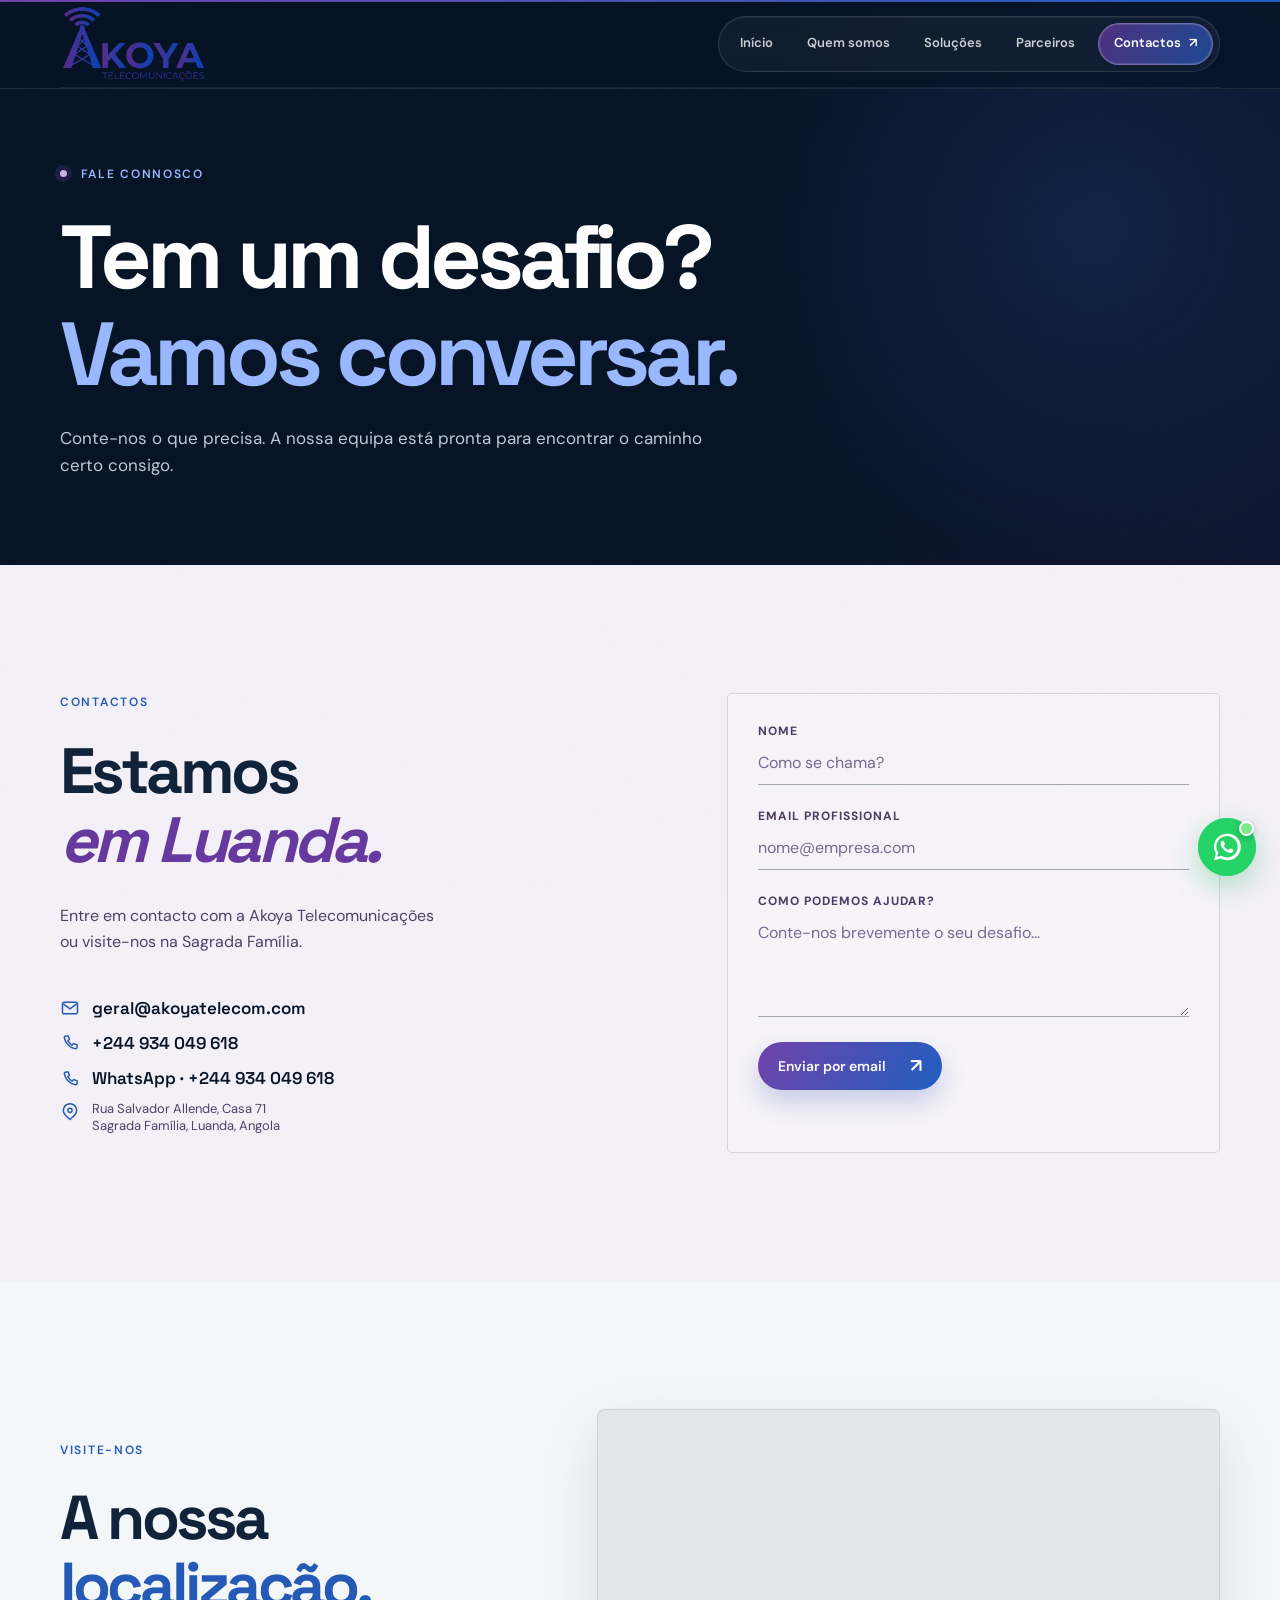
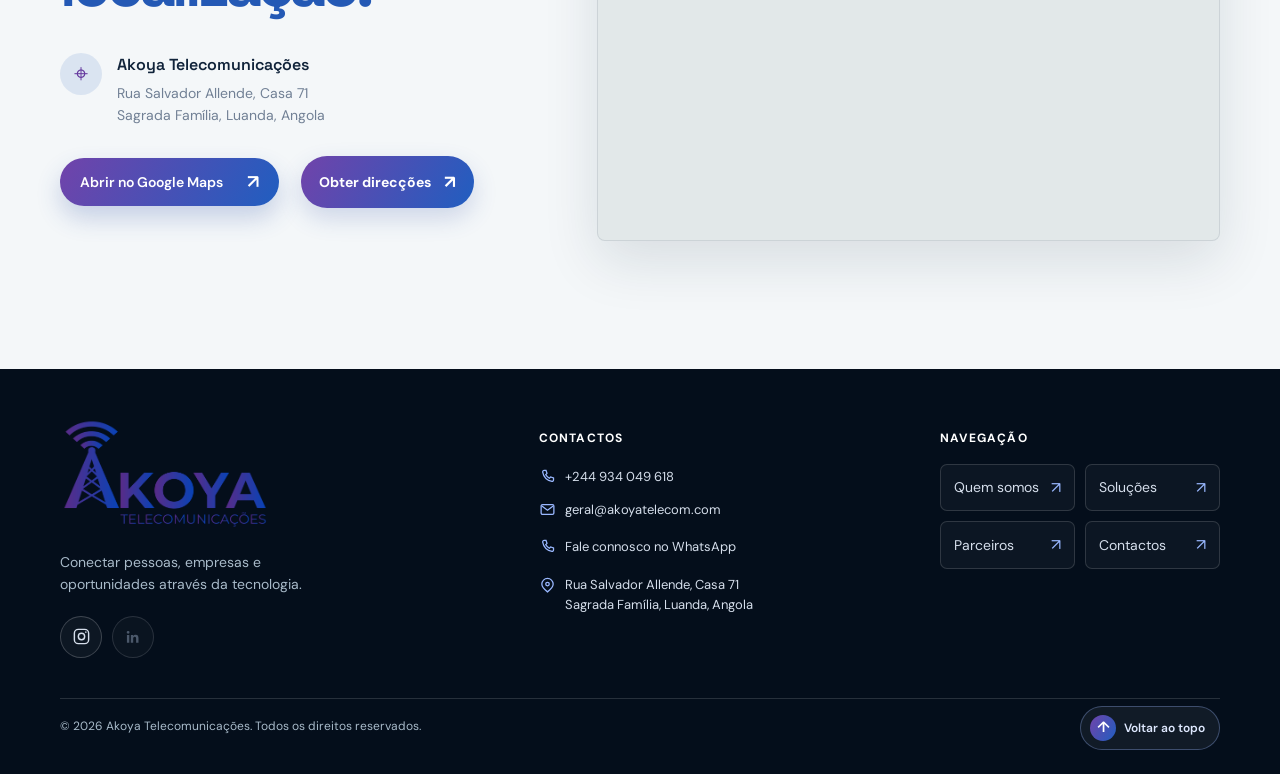
==== contacto.html @ a9b55200 "Add files via upload First stage" ====
<!DOCTYPE html>
<html lang="pt-PT">
<head>
  <meta charset="UTF-8" />
  <meta name="viewport" content="width=device-width, initial-scale=1.0" />
  <meta name="description" content="Contacte a Akoya Telecomunicações ou encontre-nos na Sagrada Família, Luanda." />
  <meta name="theme-color" content="#071426" />
  <title>Contactos | Akoya Telecomunicações</title>
  <link rel="preconnect" href="https://fonts.googleapis.com" />
  <link rel="preconnect" href="https://fonts.gstatic.com" crossorigin />
  <link href="https://fonts.googleapis.com/css2?family=DM+Sans:wght@400;500;600;700&family=Space+Grotesk:wght@400;500;600;700&display=swap" rel="stylesheet" />
  <link rel="icon" type="image/png" href="images/akoya_favicon.png?v=4" />
  <link rel="shortcut icon" href="images/akoya_favicon.png?v=4" />
  <link rel="apple-touch-icon" href="images/akoya_favicon.png?v=4" />
  <link rel="manifest" href="manifest.json" />
  <link rel="stylesheet" href="styles.css?v=3" />
</head>
<body>
  <a class="skip-link" href="#conteudo">Ir para o conteúdo</a>
  <div class="site-noise" aria-hidden="true"></div>
  <header class="site-header" id="topo">
    <div class="container nav-wrap">
      <a class="brand" href="index.html" aria-label="Akoya Telecomunicações — página inicial"><img class="brand-mark" src="images/akoya_logo.png" alt="Akoya Telecomunicações" /></a>
      <button class="menu-toggle" type="button" aria-expanded="false" aria-controls="main-nav" aria-label="Abrir menu"><span></span><span></span><span></span></button>
      <nav class="main-nav" id="main-nav" aria-label="Navegação principal">
        <a href="index.html">Início</a><a href="sobre.html">Quem somos</a><a href="solucoes.html">Soluções</a><a href="parceiros.html">Parceiros</a><a href="contacto.html" class="nav-cta" aria-current="page">Contactos <span>↗</span></a>
      </nav>
    </div>
  </header>

  <main id="conteudo">
    <section class="page-hero section">
      <div class="container page-hero-content">
        <p class="eyebrow"><span class="eyebrow-dot"></span> Fale connosco</p>
        <h1>Tem um desafio?<br /><em>Vamos conversar.</em></h1>
        <p>Conte-nos o que precisa. A nossa equipa está pronta para encontrar o caminho certo consigo.</p>
      </div>
    </section>

    <section class="contact section">
      <div class="container contact-layout">
        <div class="contact-copy reveal">
          <p class="eyebrow">Contactos</p>
          <h2>Estamos<br /><em>em Luanda.</em></h2>
          <p>Entre em contacto com a Akoya Telecomunicações ou visite-nos na Sagrada Família.</p>
          <div class="contact-details">
            <a href="mailto:geral@akoyatelecom.com">
              <svg class="contact-icon" viewBox="0 0 24 24" fill="none" stroke="currentColor" stroke-width="1.8" aria-hidden="true"><rect x="3" y="5" width="18" height="14" rx="2" /><path d="m4 7 8 6 8-6" /></svg>
              <span>geral@akoyatelecom.com</span>
            </a>
            <a href="tel:+244934049618">
              <svg class="contact-icon" viewBox="0 0 24 24" fill="none" stroke="currentColor" stroke-width="1.8" aria-hidden="true"><path d="M7.2 3.5h2.7l1.4 4.1-1.8 1.8a15 15 0 0 0 5.1 5.1l1.8-1.8 4.1 1.4v2.7a2 2 0 0 1-2.2 2A16.5 16.5 0 0 1 5.2 5.7a2 2 0 0 1 2-2.2Z" /></svg>
              <span>+244 934 049 618</span>
            </a>
            <a href="https://wa.me/244934049618?text=Ol%C3%A1%2C%20gostaria%20de%20falar%20com%20a%20Akoya%20Telecomunica%C3%A7%C3%B5es." target="_blank" rel="noopener noreferrer">
              <svg class="contact-icon" viewBox="0 0 24 24" fill="none" stroke="currentColor" stroke-width="1.8" aria-hidden="true"><path d="M7.2 3.5h2.7l1.4 4.1-1.8 1.8a15 15 0 0 0 5.1 5.1l1.8-1.8 4.1 1.4v2.7a2 2 0 0 1-2.2 2A16.5 16.5 0 0 1 5.2 5.7a2 2 0 0 1 2-2.2Z"/></svg>
              <span>WhatsApp · +244 934 049 618</span>
            </a>
            <span class="contact-address">
              <svg class="contact-icon" viewBox="0 0 24 24" fill="none" stroke="currentColor" stroke-width="1.8" aria-hidden="true"><path d="M20 10c0 5-8 11-8 11S4 15 4 10a8 8 0 1 1 16 0Z"/><circle cx="12" cy="10" r="2.5"/></svg>
              <span>Rua Salvador Allende, Casa 71<br />Sagrada Família, Luanda, Angola</span>
            </span>
          </div>
        </div>
        <form class="contact-form reveal reveal-delay" id="contact-form">
          <label>Nome <input type="text" name="name" autocomplete="name" placeholder="Como se chama?" required /></label>
          <label>Email profissional <input type="email" name="email" autocomplete="email" placeholder="nome@empresa.com" required /></label>
          <label>Como podemos ajudar? <textarea name="message" rows="4" placeholder="Conte-nos brevemente o seu desafio..." required></textarea></label>
          <button class="button button-primary" type="submit">Enviar por email <span>↗</span></button>
          <p class="form-status" role="status" aria-live="polite"></p>
        </form>
      </div>
    </section>

    <section class="location-section section">
      <div class="container location-layout">
        <div class="location-copy reveal">
          <p class="eyebrow">Visite-nos</p>
          <h2>A nossa<br /><span>localização.</span></h2>
          <div class="location-address">
            <span class="location-pin" aria-hidden="true">⌖</span>
            <div><strong>Akoya Telecomunicações</strong><address>Rua Salvador Allende, Casa 71<br />Sagrada Família, Luanda, Angola</address></div>
          </div>
          <div class="location-actions">
            <a class="button button-primary" href="https://www.google.com/maps/search/?api=1&amp;query=Rua%20Salvador%20Allende%2C%20Casa%2071%2C%20Sagrada%20Fam%C3%ADlia%2C%20Luanda%2C%20Angola" target="_blank" rel="noopener noreferrer">Abrir no Google Maps <span>↗</span></a>
            <a class="location-directions" href="https://www.google.com/maps/dir/?api=1&amp;destination=Rua%20Salvador%20Allende%2C%20Casa%2071%2C%20Sagrada%20Fam%C3%ADlia%2C%20Luanda%2C%20Angola" target="_blank" rel="noopener noreferrer">Obter direcções <span>↗</span></a>
          </div>
        </div>
        <div class="location-map reveal reveal-delay">
          <iframe src="https://maps.google.com/maps?q=Rua%20Salvador%20Allende%2C%20Casa%2071%2C%20Sagrada%20Fam%C3%ADlia%2C%20Luanda%2C%20Angola&amp;output=embed" title="Mapa da Akoya Telecomunicações na Rua Salvador Allende, Casa 71, Sagrada Família, Luanda" loading="lazy" referrerpolicy="no-referrer-when-downgrade" allowfullscreen></iframe>
        </div>
      </div>
    </section>
  </main>

  <footer class="site-footer">
    <div class="container footer-top">
      <div class="footer-brand">
        <a class="brand" href="index.html" aria-label="Akoya Telecomunicações — página inicial"><img class="brand-mark" src="images/akoya_logo.png" alt="Akoya Telecomunicações" /></a>
        <p>Conectar pessoas, empresas e oportunidades através da tecnologia.</p>
        <div class="footer-socials" role="group" aria-label="Redes sociais">
          <a class="social-link" href="https://www.instagram.com/akoya_telecom?hvrq=MW5yaXhmanpyd3Zjaw==" target="_blank" rel="noopener noreferrer" aria-label="Instagram da Akoya Telecomunicações">
            <svg viewBox="0 0 24 24" fill="none" stroke="currentColor" stroke-width="1.8" aria-hidden="true"><rect x="3" y="3" width="18" height="18" rx="5" /><circle cx="12" cy="12" r="4" /><circle cx="17.5" cy="6.5" r="1" fill="currentColor" stroke="none" /></svg>
          </a>
          <span class="social-link social-link-disabled" role="img" aria-label="LinkedIn da Akoya Telecomunicações — perfil ainda não criado">
            <svg viewBox="0 0 24 24" fill="currentColor" aria-hidden="true"><path d="M5.2 8.5a1.8 1.8 0 1 0 0-3.6 1.8 1.8 0 0 0 0 3.6ZM3.7 10h3v10h-3zm5 0h2.9v1.4h.1a3.2 3.2 0 0 1 2.9-1.6c3.1 0 3.7 2 3.7 4.5V20h-3v-5c0-1.2 0-2.7-1.7-2.7s-2 1.3-2 2.6V20h-3z" /></svg>
          </span>
        </div>
      </div>
      <div class="footer-contact">
        <p class="footer-heading">Contactos</p>
        <a href="tel:+244934049618"><svg class="footer-contact-icon" viewBox="0 0 24 24" fill="none" stroke="currentColor" stroke-width="1.8" aria-hidden="true"><path d="M7.2 3.5h2.7l1.4 4.1-1.8 1.8a15 15 0 0 0 5.1 5.1l1.8-1.8 4.1 1.4v2.7a2 2 0 0 1-2.2 2A16.5 16.5 0 0 1 5.2 5.7a2 2 0 0 1 2-2.2Z"/></svg><span>+244 934 049 618</span></a>
        <a href="mailto:geral@akoyatelecom.com"><svg class="footer-contact-icon" viewBox="0 0 24 24" fill="none" stroke="currentColor" stroke-width="1.8" aria-hidden="true"><rect x="3" y="5" width="18" height="14" rx="2"/><path d="m4 7 8 6 8-6"/></svg><span>geral@akoyatelecom.com</span></a>
        <a class="footer-whatsapp" href="https://wa.me/244934049618?text=Ol%C3%A1%2C%20gostaria%20de%20falar%20com%20a%20Akoya%20Telecomunica%C3%A7%C3%B5es." target="_blank" rel="noopener noreferrer">
          <svg viewBox="0 0 24 24" fill="none" stroke="currentColor" stroke-width="1.8" aria-hidden="true"><path d="M7.2 3.5h2.7l1.4 4.1-1.8 1.8a15 15 0 0 0 5.1 5.1l1.8-1.8 4.1 1.4v2.7a2 2 0 0 1-2.2 2A16.5 16.5 0 0 1 5.2 5.7a2 2 0 0 1 2-2.2Z"/></svg>
          Fale connosco no WhatsApp
        </a>
        <address><svg class="footer-contact-icon footer-address-icon" viewBox="0 0 24 24" fill="none" stroke="currentColor" stroke-width="1.8" aria-hidden="true"><path d="M20 10c0 5-8 11-8 11S4 15 4 10a8 8 0 1 1 16 0Z"/><circle cx="12" cy="10" r="2.5"/></svg><span>Rua Salvador Allende, Casa 71<br />Sagrada Família, Luanda, Angola</span></address>
      </div>
      <nav class="footer-links" aria-labelledby="footer-navigation-title">
        <p class="footer-heading" id="footer-navigation-title">Navegação</p>
        <div class="footer-links-list"><a href="sobre.html">Quem somos</a><a href="solucoes.html">Soluções</a><a href="parceiros.html">Parceiros</a><a href="contacto.html">Contactos</a></div>
      </nav>
    </div>
    <div class="container footer-bottom"><span>© <span id="year"></span> Akoya Telecomunicações. Todos os direitos reservados.</span><button class="back-to-top" type="button" data-back-to-top><span aria-hidden="true">↑</span> Voltar ao topo</button></div>
  </footer>
  <a class="whatsapp-float" href="https://wa.me/244934049618?text=Ol%C3%A1%2C%20gostaria%20de%20falar%20com%20a%20Akoya%20Telecomunica%C3%A7%C3%B5es." target="_blank" rel="noopener noreferrer" aria-label="Conversar com a Akoya pelo WhatsApp">
    <span class="whatsapp-float-icon" aria-hidden="true"><svg viewBox="0 0 24 24"><path d="M12.04 2a9.8 9.8 0 0 0-8.36 14.96L2.3 22l5.2-1.36A9.97 9.97 0 1 0 12.04 2Zm0 17.8a8 8 0 0 1-4.08-1.12l-.29-.17-3.08.81.82-3-.19-.31A8 8 0 1 1 12.04 19.8Zm4.39-5.98c-.24-.12-1.42-.7-1.64-.78-.22-.08-.38-.12-.54.12-.16.24-.62.78-.76.94-.14.16-.28.18-.52.06-.24-.12-1.02-.38-1.94-1.2-.72-.64-1.2-1.43-1.34-1.67-.14-.24-.02-.37.1-.49.1-.1.24-.28.36-.42.12-.14.16-.24.24-.4.08-.16.04-.3-.02-.42-.06-.12-.54-1.3-.74-1.78-.2-.46-.4-.4-.54-.41h-.46c-.16 0-.42.06-.64.3-.22.24-.84.82-.84 2s.86 2.32.98 2.48c.12.16 1.7 2.6 4.12 3.64.58.25 1.02.4 1.37.51.58.18 1.1.16 1.52.1.46-.07 1.42-.58 1.62-1.14.2-.56.2-1.04.14-1.14-.06-.1-.22-.16-.46-.28Z"/></svg></span>
  </a>
  <script src="script.js?v=3"></script>
</body>
</html>
---- styles.css ----
:root {
  --navy: #071426;
  --navy-2: #0b1e35;
  --ink: #10233a;
  --muted: #718095;
  --line: #dce5ec;
  --paper: #f4f7f9;
  --paper-violet: #f4f0f8;
  --white: #fff;
  --brand-blue: #2459b5;
  --brand-violet: #65399e;
  --brand-blue-light: #9ab8ff;
  --brand-violet-light: #c8b3e8;
  --brand-gradient: linear-gradient(120deg, #7143aa, #205ec0);
  --display: "Space Grotesk", sans-serif;
  --body: "DM Sans", sans-serif;
  --header-height: 88px;
  --radius: 8px;
}

* { box-sizing: border-box; }
html { scroll-behavior: smooth; scroll-padding-top: calc(var(--header-height) + 24px); }
body { margin: 0; color: var(--ink); background: var(--white); font-family: var(--body); font-size: 16px; line-height: 1.6; overflow-x: hidden; }
body.menu-open { overflow: hidden; }
img { max-width: 100%; }
a { -webkit-tap-highlight-color: transparent; }
:focus-visible { outline: 3px solid var(--brand-violet-light); outline-offset: 4px; }
.skip-link { position: fixed; z-index: 100; top: 10px; left: 10px; transform: translateY(-150%); padding: 10px 14px; border-radius: 4px; background: var(--brand-violet-light); color: var(--navy); font-weight: 700; text-decoration: none; }
.skip-link:focus { transform: translateY(0); }
.site-noise { position: fixed; inset: 0; opacity: .025; pointer-events: none; z-index: 20; background-image: url("data:image/svg+xml,%3Csvg viewBox='0 0 180 180' xmlns='http://www.w3.org/2000/svg'%3E%3Cfilter id='n'%3E%3CfeTurbulence type='fractalNoise' baseFrequency='.9' numOctaves='4' stitchTiles='stitch'/%3E%3C/filter%3E%3Crect width='100%25' height='100%25' filter='url(%23n)' opacity='.45'/%3E%3C/svg%3E"); }
.container { width: min(1160px, calc(100% - 64px)); margin-inline: auto; }
.section { padding: 128px 0; position: relative; scroll-margin-top: var(--header-height); }

.site-header { position: fixed; z-index: 30; top: 0; width: 100%; color: var(--white); background: rgba(7,20,38,.74); border-bottom: 1px solid rgba(255,255,255,.1); backdrop-filter: blur(18px); transition: background .25s, box-shadow .25s; }
.site-header::before { content: ""; position: absolute; top: 0; left: 0; right: 0; height: 2px; background: var(--brand-gradient); }
.nav-wrap { display: flex; justify-content: space-between; align-items: center; height: var(--header-height); border-bottom: 1px solid rgba(255,255,255,.08); }
.site-header.scrolled { background: rgba(7,20,38,.96); box-shadow: 0 8px 30px rgba(0,0,0,.16); }
.site-header.scrolled .nav-wrap { border-bottom-color: transparent; }
.brand { display: inline-flex; align-items: center; color: inherit; text-decoration: none; }
.brand-mark { display:block; object-fit:contain; object-position:left center; }
.site-header .brand-mark { width:190px; height:80px; }
.main-nav { display: flex; align-items: center; gap: 4px; padding: 6px; border: 1px solid rgba(255,255,255,.12); border-radius: 999px; background: rgba(255,255,255,.045); box-shadow: inset 0 1px 0 rgba(255,255,255,.06); font-size: 13px; }
.main-nav a, .footer-links a { color: inherit; text-decoration: none; transition: color .2s, background .2s, border-color .2s, transform .2s, box-shadow .2s; }
.main-nav a { position: relative; display: inline-flex; align-items: center; justify-content: center; min-height: 42px; padding: 9px 15px; border-radius: 999px; color: rgba(255,255,255,.78); font-weight: 600; white-space: nowrap; }
.main-nav a:hover, .main-nav a.active { color: var(--white); background: rgba(255,255,255,.08); transform: translateY(-1px); }
.main-nav a[aria-current="page"] { color: var(--white); background: linear-gradient(120deg,rgba(101,57,158,.74),rgba(36,89,181,.74)); box-shadow: inset 0 0 0 1px rgba(255,255,255,.12), 0 5px 15px rgba(7,20,38,.2); }
.main-nav a[aria-current="page"]::after { content: ""; position: absolute; left: 50%; bottom: 4px; width: 12px; height: 2px; border-radius: 2px; background: var(--brand-blue-light); transform: translateX(-50%); }
.nav-cta { margin-left: 4px; border: 1px solid rgba(200,179,232,.42); color: var(--white) !important; background: rgba(101,57,158,.12); }
.nav-cta:hover { background: linear-gradient(120deg,#8054b7,#3475d2) !important; box-shadow: 0 10px 24px rgba(57,78,160,.38); }
.nav-cta span { display:inline-block; color: var(--white); margin-left: 8px; transition: transform .2s; }
.nav-cta:hover span { transform: translate(2px,-2px); }
.main-nav .nav-cta[aria-current="page"]::after { display:none; }
.menu-toggle { display: none; width: 44px; height: 44px; place-content: center; gap: 5px; background: transparent; border: 1px solid rgba(255,255,255,.25); border-radius: 50%; color: var(--white); cursor: pointer; }
.menu-toggle span { display: block; width: 22px; height: 2px; background: currentColor; transition: transform .25s, opacity .25s; }
.menu-toggle.is-open span:nth-child(1) { transform: translateY(7px) rotate(45deg); }
.menu-toggle.is-open span:nth-child(2) { opacity: 0; }
.menu-toggle.is-open span:nth-child(3) { transform: translateY(-7px) rotate(-45deg); }

h1, h2, h3, p { margin-top: 0; }
h1, h2, h3 { font-family: var(--display); line-height: 1.08; letter-spacing: -.055em; }
h1 { font-size: clamp(54px, 7vw, 92px); margin-bottom: 28px; max-width: 720px; }
h2 { font-size: clamp(40px, 5vw, 62px); margin-bottom: 0; }
h1 em, h2 span { font-style: normal; color: var(--brand-blue-light); }
.eyebrow { font-size: 12px; letter-spacing: 1.7px; text-transform: uppercase; color: var(--brand-blue-light); font-weight: 600; margin: 0 0 25px; }
.eyebrow-dot { display: inline-block; width: 7px; height: 7px; border-radius: 50%; background: var(--brand-violet-light); margin: 0 9px 1px 0; box-shadow: 0 0 0 5px rgba(128,81,188,.18); }

.hero { min-height: 760px; padding-top: 170px; color: var(--white); overflow: hidden; background: var(--navy); }
.hero::after { content: ""; position: absolute; inset: 0; background: radial-gradient(circle at 75% 43%, rgba(49,91,177,.28), transparent 29%), linear-gradient(115deg, transparent 55%, rgba(101,57,158,.08)); pointer-events: none; }
.hero-grid { position: absolute; inset: 0; opacity: .1; background-image: linear-gradient(rgba(154,184,255,.35) 1px, transparent 1px), linear-gradient(90deg,rgba(154,184,255,.35) 1px,transparent 1px); background-size: 90px 90px; mask-image: linear-gradient(90deg, black, transparent 90%); }
.hero-content { display: grid; grid-template-columns: 1.08fr .92fr; align-items: center; position: relative; z-index: 1; }
.hero-lead { color: #bdcad7; max-width: 530px; font-size: 18px; line-height: 1.6; }
.hero-actions { display: flex; align-items: center; gap: 29px; margin-top: 38px; }
.button { display: inline-flex; align-items: center; justify-content: center; gap: 24px; min-height: 48px; border: 0; border-radius: 99px; padding: 14px 20px; font: 600 14px var(--body); text-decoration: none; cursor: pointer; transition: transform .25s, background .25s, box-shadow .25s; }
.button:hover { transform: translateY(-3px); }
.button span { font-size: 19px; line-height: 0; }
.button-primary { color: var(--white); background: var(--brand-gradient); box-shadow: 0 12px 25px rgba(52,82,167,.24); }
.button-primary:hover { background: linear-gradient(120deg, #8054b7, #3475d2); box-shadow: 0 16px 30px rgba(52,82,167,.32); }
.text-link, .arrow-link { color: var(--white); text-decoration: none; font-size: 14px; }
.text-link span { color: var(--brand-blue-light); margin-left: 9px; font-size: 18px; }
.hero-visual { height: 450px; position: relative; overflow:hidden; border:1px solid rgba(154,184,255,.2); border-radius:var(--radius); background:var(--navy-2); box-shadow:0 24px 60px rgba(0,0,0,.2); }
.hero-photo { position:absolute; inset:0; width:100%; height:100%; object-fit:cover; object-position:32% center; }
.hero-photo-shade { position:absolute; inset:0; background:linear-gradient(0deg,rgba(7,20,38,.84),transparent 48%),linear-gradient(90deg,rgba(7,20,38,.12),rgba(7,20,38,.04) 60%,rgba(7,20,38,.18)); }
.visual-label { position:absolute; z-index:1; font:11px var(--display); letter-spacing:1px; text-transform:uppercase; color:rgba(255,255,255,.85); }
.label-a { top:12%; right:18%; } .label-b { bottom:17%; left:12%; }
.visual-card { position:absolute; z-index:1; bottom:15%; right:7%; padding:13px 18px 14px 16px; background:rgba(15,35,67,.9); border:1px solid rgba(154,184,255,.45); border-radius:5px; display:grid; grid-template-columns:auto 1fr; column-gap:9px; min-width:150px; }
.visual-card .pulse { grid-row:1/3; width:7px; height:7px; margin-top:5px; border-radius:50%; background:var(--brand-violet-light); box-shadow:0 0 0 4px rgba(200,179,232,.18); }
.visual-card strong { font:600 14px var(--display); } .visual-card small { color:#9bb8c6; font-size:11px; }
.hero-footer { position:absolute; z-index:2; bottom:27px; left:0; right:0; display:flex; justify-content:space-between; color:#8192a6; font-size:11px; letter-spacing:1px; text-transform:uppercase; }
.hero-scroll { color:#a9bac5; } .hero-scroll i { color:var(--brand-blue-light); font-style:normal; margin-left:7px; font-size:17px; }

.about { background:var(--paper); }
.about .eyebrow, .solutions .eyebrow, .values .eyebrow, .location-section .eyebrow, .contact .eyebrow { color:var(--brand-blue); }
.about h2 span, .solutions h2 span, .values h2 span { color:var(--brand-blue); }
.split-layout { display:grid; grid-template-columns:1fr 1fr; gap:10%; align-items:start; }
.about-copy { padding-top:54px; max-width:520px; }
.lead-text { font:500 22px/1.45 var(--display); letter-spacing:-.03em; color:var(--ink); }
.about-copy p:not(.lead-text) { color:var(--muted); font-size:15px; }
.arrow-link {
  display:inline-flex;
  align-items:center;
  justify-content:center;
  gap:16px;
  min-height:48px;
  margin-top:17px;
  padding:12px 18px;
  border:0;
  border-radius:99px;
  color:var(--white);
  background:var(--brand-gradient);
  box-shadow:0 10px 24px rgba(52,82,167,.20);
  font-weight:700;
  text-decoration:none;
  transition:transform .25s, background .25s, box-shadow .25s;
}
.arrow-link:hover,
.arrow-link:focus-visible {
  transform:translateY(-3px);
  background:linear-gradient(120deg,#8054b7,#3475d2);
  box-shadow:0 14px 28px rgba(52,82,167,.28);
}
.arrow-link span { color:var(--white); margin-left:6px; font-size:19px; }
.stats-row { display:grid; grid-template-columns:repeat(4,1fr); gap:20px; margin-top:115px; padding-top:27px; border-top:1px solid var(--line); }
.stat { display:flex; align-items:center; gap:14px; }
.stat strong { font:600 47px var(--display); letter-spacing:-.08em; }
.stat span { font-size:12px; line-height:1.35; color:var(--muted); text-transform:uppercase; letter-spacing:.4px; }
.stat-note { justify-content:flex-end; border-left:1px solid var(--line); padding-left:20px; }
.stat-note span { font-size:14px; text-transform:none; } .stat-note b { color:var(--brand-blue); }

.solutions { background:var(--white); }
.section-heading { display:flex; justify-content:space-between; align-items:end; margin-bottom:65px; }
.heading-note { max-width:265px; color:var(--muted); font-size:14px; margin-bottom:4px; }
.solution-grid { display:grid; grid-template-columns:repeat(3,1fr); gap:18px; }
.solution-card { min-height:445px; padding:0; border:1px solid var(--line); border-radius:var(--radius); position:relative; overflow:hidden; display:flex; flex-direction:column; transition:transform .3s, box-shadow .3s; }
.solution-card:hover { transform:translateY(-7px); box-shadow:0 18px 36px rgba(14,39,61,.1); }
.solution-card.featured { background:var(--navy); color:var(--white); border-color:var(--navy); }
.solution-image { position:relative; flex:none; height:190px; overflow:hidden; background:var(--navy-2); }
.solution-image img { display:block; width:100%; height:100%; object-fit:cover; transition:transform .55s; }
.solution-card:hover .solution-image img { transform:scale(1.045); }
.solution-image-shade { position:absolute; inset:0; background:linear-gradient(0deg,rgba(7,20,38,.64),transparent 58%); pointer-events:none; }
.solution-card-content { position:relative; z-index:1; flex:1; display:flex; flex-direction:column; padding:21px 27px 25px; }
.card-top { display:flex; justify-content:space-between; color:#8c99a8; font-size:12px; }
.featured .card-top { color:#aab8d4; } .card-icon { font-size:28px; color:var(--brand-blue); } .featured .card-icon { color:var(--brand-violet-light); }
.solution-card h3 { font-size:26px; margin:30px 0 13px; }
.solution-card p { font-size:14px; color:var(--muted); max-width:275px; margin-bottom:0; } .featured p { color:#a8bbc8; }
.solution-card-content > a { align-self:flex-start; margin-top:auto; padding-top:18px; color:inherit; text-decoration:none; font-size:13px; font-weight:600; }
.solution-card-content > a span { color:var(--brand-blue); margin-left:17px; } .featured .solution-card-content > a span { color:var(--brand-violet-light); }
.partner { background:var(--navy); color:var(--white); }
.partner-layout { display:grid; grid-template-columns:1fr 1fr; gap:13%; align-items:center; }
.partner-copy>p:not(.eyebrow) { color:#aebdca; max-width:420px; margin:30px 0; }
.button-outline { border:1px solid rgba(255,255,255,.35); color:var(--white); background:transparent; } .button-outline:hover { border-color:var(--brand-blue-light); background:rgba(154,184,255,.1); }
.partner-list { border-top:1px solid rgba(255,255,255,.22); }
.partner-item { position:relative; padding:34px 50px 34px 0; border-bottom:1px solid rgba(255,255,255,.22); }
.partner-logo { height:43px; display:flex; align-items:center; margin-bottom:16px; font:600 33px var(--display); }
.space-logo span { font-weight:400; } .space-logo b { color:var(--brand-blue-light); } .odoo-logo { color:#e85952; }
.partner-item p { max-width:370px; color:#aebdca; font-size:14px; margin:0; } .partner-arrow { position:absolute; right:2px; top:47%; color:var(--brand-blue-light); font-size:24px; }

.location-section { background:var(--paper); }
.location-layout { display:grid; grid-template-columns:.82fr 1.18fr; gap:9%; align-items:center; }
.location-copy h2 { margin-bottom:25px; }
.location-copy h2 span { color:var(--brand-blue); }
.location-description { max-width:390px; color:var(--muted); font-size:15px; }
.location-address { display:flex; align-items:flex-start; gap:15px; margin-top:34px; }
.location-pin { display:grid; place-items:center; flex:0 0 42px; width:42px; height:42px; border-radius:50%; background:rgba(36,89,181,.12); color:var(--brand-violet); font-size:25px; line-height:1; }
.location-address strong { display:block; margin:1px 0 7px; font:600 16px var(--display); }
.location-address address { color:var(--muted); font-size:14px; font-style:normal; line-height:1.6; }
.location-actions { display:flex; flex-wrap:wrap; align-items:center; gap:22px; margin-top:29px; }
.location-directions {
  display:inline-flex;
  align-items:center;
  justify-content:center;
  gap:10px;
  min-height:48px;
  padding:12px 18px;
  border:0;
  border-radius:99px;
  color:var(--white);
  background:var(--brand-gradient);
  box-shadow:0 10px 24px rgba(52,82,167,.20);
  font-size:14px;
  font-weight:700;
  text-decoration:none;
  transition:transform .25s, color .25s, background .25s, border-color .25s;
}
.location-directions:hover,
.location-directions:focus-visible {
  transform:translateY(-3px);
  color:var(--white);
  border-color:transparent;
  background:var(--brand-gradient);
}
.location-directions span { margin-left:3px; color:currentColor; font-size:18px; }
.location-map { min-height:430px; overflow:hidden; border:1px solid rgba(16,35,58,.1); border-radius:var(--radius); background:#e2e8e9; box-shadow:0 20px 55px rgba(14,39,61,.12); }
.location-map iframe { display:block; width:100%; min-height:430px; height:100%; border:0; }

.values { background:var(--paper); }
.values-grid { display:grid; grid-template-columns:repeat(5,1fr); gap:20px; margin-top:66px; }
.value { border-top:2px solid #cdd8e0; padding-top:17px; } .value span { font:12px var(--display); color:var(--brand-blue); }
.value h3 { font-size:24px; letter-spacing:-.04em; margin:24px 0 12px; } .value p { font-size:13px; line-height:1.55; color:var(--muted); }
.contact { background:var(--paper-violet); }
.contact-layout { display:grid; grid-template-columns:1fr 1fr; gap:15%; }
.contact h2 { font-size:clamp(44px,5vw,70px); margin:0 0 28px; } .contact h2 em { color:var(--brand-violet); }
.contact-copy>p:not(.eyebrow) { max-width:390px; color:#4f4264; }
.contact-details { display:grid; gap:8px; margin-top:40px; font-family:var(--display); font-weight:600; }
.contact-details a { display:flex; align-items:center; gap:12px; width:fit-content; color:var(--navy); text-decoration:none; font-size:17px; }
.contact-details a:hover { color:var(--brand-blue); }
.contact-details > span { font:13px var(--body); color:#4f4264; }
.contact-address { display:flex; align-items:flex-start; gap:12px; }
.contact-address .contact-icon { margin-top:2px; }
.contact-icon { width:20px; height:20px; flex:none; color:var(--brand-blue); }
.contact-form { padding:28px 30px; background:rgba(255,255,255,.2); border:1px solid rgba(7,20,38,.13); border-radius:5px; }
.contact-form label { display:block; font-size:12px; font-weight:700; color:#4b3b64; text-transform:uppercase; letter-spacing:1px; margin-bottom:22px; }
.contact-form input, .contact-form textarea { display:block; width:100%; min-height:44px; border:0; border-bottom:1px solid rgba(7,20,38,.35); background:transparent; padding:10px 0; color:var(--navy); font:16px var(--body); outline:0; resize:vertical; }
.contact-form input::placeholder, .contact-form textarea::placeholder { color:#79698f; } .contact-form input:focus, .contact-form textarea:focus { border-color:var(--brand-blue); }
.contact-form .button { margin-top:3px; } .form-status { font-size:13px; margin:14px 0 0; color:var(--navy); min-height:20px; }

.site-footer { background:#040e1b; color:#a8bac9; padding:48px 0 24px; }
.footer-top { display:grid; grid-template-columns:minmax(0,1.25fr) minmax(210px,.85fr) minmax(280px,1fr); gap:56px; align-items:start; padding-bottom:40px; }
.footer-brand .brand { color:var(--white); }
.site-footer .brand-mark { width:210px; height:auto; }
.footer-brand p { max-width:280px; margin:12px 0 0; font-size:14px; line-height:1.6; }
.footer-contact { display:flex; flex-direction:column; align-items:flex-start; gap:7px; min-width:0; }
.footer-contact .footer-heading { margin-bottom:9px; }
.footer-contact a, .footer-contact address { color:#d5deeb; font-size:13px; line-height:1.55; text-decoration:none; }
.footer-contact a { display:flex; align-items:center; gap:9px; min-height:26px; }
.footer-contact address { display:flex; align-items:flex-start; gap:9px; margin-top:5px; font-style:normal; }
.footer-contact-icon { width:17px; height:17px; flex:none; color:var(--brand-blue-light); }
.footer-address-icon { margin-top:2px; }
.footer-contact a:hover { color:var(--white); }
.footer-contact address { margin-top:5px; font-style:normal; }
.footer-whatsapp { display:inline-flex; align-items:center; gap:9px; margin:4px 0 3px; }
.footer-whatsapp svg { width:17px; height:17px; fill:none; stroke:var(--brand-blue-light); flex:none; }
.footer-links { justify-self:end; min-width:280px; }
.footer-heading { margin:12px 0 16px; color:var(--white); font-size:12px; font-weight:700; letter-spacing:1.2px; text-transform:uppercase; }
.footer-links-list { display:grid; grid-template-columns:repeat(2, minmax(0, 1fr)); gap:10px; font-size:14px; }
.footer-links-list a { display:flex; align-items:center; justify-content:space-between; min-height:46px; padding:10px 13px; border:1px solid rgba(255,255,255,.14); border-radius:7px; color:#d5deeb; background:rgba(255,255,255,.035); }
.footer-links-list a::after { content:"\2197"; margin-left:12px; color:var(--brand-blue-light); font-size:16px; transition:transform .2s; }
.footer-links-list a:hover { color:var(--white); border-color:rgba(154,184,255,.55); background:linear-gradient(120deg,rgba(101,57,158,.28),rgba(36,89,181,.28)); }
.footer-links-list a:hover::after { transform:translate(2px,-2px); }
.footer-socials { display:flex; gap:10px; margin-top:20px; }
.social-link { display:grid; place-items:center; width:42px; height:42px; border:1px solid rgba(255,255,255,.2); border-radius:50%; color:#d5deeb; background:rgba(255,255,255,.04); }
.social-link svg { width:19px; height:19px; }
.footer-socials a { transition:color .2s, background .2s, border-color .2s, transform .2s; }
.footer-socials a:hover { transform:translateY(-2px); border-color:var(--brand-blue-light); color:var(--white); background:var(--brand-gradient); }
.social-link-disabled { color:#718095; opacity:.65; }
.footer-bottom { display:flex; justify-content:space-between; gap:24px; padding-top:18px; border-top:1px solid rgba(255,255,255,.14); font-size:12px; }
.footer-bottom a { color:var(--brand-blue-light); text-decoration:none; white-space:nowrap; }
.back-to-top {
  display: inline-flex;
  align-items: center;
  gap: 8px;
  min-height: 40px;
  margin-top: -11px;
  padding: 8px 14px 8px 9px;
  border: 1px solid rgba(154,184,255,.32);
  border-radius: 999px;
  color: #dfe9ff;
  background: rgba(255,255,255,.055);
  font: 600 12px var(--body);
  cursor: pointer;
  transition: color .2s, background .2s, border-color .2s, transform .2s;
}
.back-to-top span {
  display: grid;
  place-items: center;
  width: 26px;
  height: 26px;
  border-radius: 50%;
  color: var(--white);
  background: var(--brand-gradient);
  font-size: 15px;
  line-height: 1;
}
.back-to-top:hover,
.back-to-top:focus-visible {
  color: var(--white);
  border-color: var(--brand-blue-light);
  background: rgba(154,184,255,.1);
  transform: translateY(-2px);
}

.whatsapp-float {
  position: fixed;
  z-index: 40;
  right: 24px;
  bottom: 24px;
  display: grid;
  place-items: center;
  width: 58px;
  height: 58px;
  padding: 0;
  border: 0;
  border-radius: 999px;
  color: #fff;
  background: #25d366;
  box-shadow: 0 10px 28px rgba(32,184,88,.32);
  text-decoration: none;
  isolation: isolate;
  transition: transform .25s, box-shadow .25s, background .25s;
  animation: whatsapp-arrive .7s cubic-bezier(.2,.8,.2,1) both, whatsapp-waves 3.2s ease-out 1.4s infinite;
}
.whatsapp-float::after {
  content: "";
  position: absolute;
  right: 2px;
  top: 3px;
  width: 11px;
  height: 11px;
  border: 2px solid #fff;
  border-radius: 50%;
  background: #7ee787;
  box-shadow: 0 2px 6px rgba(7,20,38,.24);
}
.whatsapp-float::before {
  content: "";
  position: absolute;
  inset: 0;
  z-index: -1;
  border: 2px solid rgba(37,211,102,.72);
  border-radius: 50%;
  animation: whatsapp-wave 3.2s ease-out 1.4s infinite;
}
.whatsapp-float:hover,
.whatsapp-float:focus-visible {
  transform: translateY(-3px) scale(1.04);
  background: #25d366;
  box-shadow: 0 18px 44px rgba(7,20,38,.34), 0 0 0 8px rgba(32,184,88,.10);
  animation-play-state: paused;
}
.whatsapp-float-icon {
  display: grid;
  place-items: center;
  width: 58px;
  height: 58px;
  border-radius: 50%;
  color: #fff;
  background: transparent;
}
.whatsapp-float-icon svg {
  width: 32px;
  height: 32px;
  fill: currentColor;
}
.whatsapp-float-label { display:none; }
@keyframes whatsapp-arrive {
  from { opacity:0; transform:translateY(18px) scale(.82); }
  to { opacity:1; transform:translateY(0) scale(1); }
}
@keyframes whatsapp-waves {
  0%, 72%, 100% { transform: translateY(0) scale(1); }
  76% { transform: translateY(-2px) scale(1.035); }
  80% { transform: translateY(0) scale(.98); }
  84% { transform: translateY(-1px) scale(1.02); }
  88% { transform: translateY(0) scale(1); }
}
@keyframes whatsapp-wave {
  0%, 65%, 100% { opacity: 0; transform: scale(.82); }
  72% { opacity: .75; }
  88% { opacity: 0; transform: scale(1.65); }
}

.reveal { opacity:0; transform:translateY(20px); transition:opacity .75s ease, transform .75s ease; }
.reveal.visible { opacity:1; transform:none; } .reveal-delay { transition-delay:.15s; }

@media (max-width: 850px) {
  :root { --header-height: 74px; }
  .container { width:min(100% - 40px, 600px); }
  .section { padding:90px 0; }
  .site-header .brand-mark { width:165px; height:70px; }
  .menu-toggle { display:grid; }
  .main-nav { display:none; position:absolute; left:20px; right:20px; top:calc(var(--header-height) + 8px); padding:12px; background:rgba(7,20,38,.98); border:1px solid rgba(255,255,255,.15); border-radius:18px; flex-direction:column; align-items:stretch; gap:4px; box-shadow:0 20px 48px rgba(0,0,0,.34); }
  .main-nav.open { display:flex; }
  .main-nav a { min-height:48px; display:flex; align-items:center; justify-content:flex-start; padding:10px 15px; border-radius:12px; }
  .main-nav a[aria-current="page"]::after { left:auto; right:15px; bottom:50%; transform:translateY(50%); }
  .nav-cta { margin:5px 0 0; justify-content:center !important; text-align:center; }
  .hero { min-height:780px; padding-top:130px; }
  .hero-content, .split-layout, .partner-layout, .location-layout, .contact-layout { grid-template-columns:1fr; gap:40px; }
  .hero-visual { height:330px; order:2; transform:scale(.8); transform-origin:top left; width:125%; }
  .hero-visual.reveal { transform:translateY(20px) scale(.8); }
  .hero-visual.reveal.visible { transform:scale(.8); }
  .hero-footer { bottom:20px; } .hero-scroll { display:none; }
  h1 { font-size:clamp(53px,14vw,80px); }
  .about-copy { padding-top:0; }
  .stats-row { grid-template-columns:1fr 1fr; margin-top:70px; gap:25px; }
  .stat-note { justify-content:flex-start; border-left:0; padding-left:0; }
  .section-heading { display:block; margin-bottom:42px; } .heading-note { margin-top:25px; }
  .solution-grid { grid-template-columns:1fr; } .solution-card { min-height:335px; }
  .location-map, .location-map iframe { min-height:360px; }
  .values-grid { grid-template-columns:1fr 1fr; gap:38px 20px; margin-top:45px; }
  .value:last-child { grid-column:1/-1; max-width:calc(50% - 10px); }
  .partner-list { margin-top:10px; } .contact-form { margin-top:0; }
  .footer-top { grid-template-columns:1fr 1fr; gap:28px; }
  .footer-brand { grid-column:1/-1; }
  .footer-links { min-width:250px; }
  .footer-bottom { align-items:flex-start; }
}

@media (max-width: 480px) {
  .container { width:calc(100% - 32px); }
  .whatsapp-float {
    right: 16px;
    bottom: 16px;
    width: 58px;
    height: 58px;
    min-height: 58px;
    padding: 0;
  }
  .whatsapp-float-icon {
    width: 52px;
    height: 52px;
  }
  .whatsapp-float-label {
    position: absolute;
    width: 1px;
    height: 1px;
    overflow: hidden;
    clip: rect(0 0 0 0);
    clip-path: inset(50%);
    white-space: nowrap;
  }
  .hero-actions { align-items:stretch; flex-direction:column; gap:14px; }
  .hero-actions .button { width:100%; } .text-link { padding:8px 0; }
  .hero-visual { height:280px; }
  .hero-visual.reveal { transform:translateY(20px) scale(.67); }
  .hero-visual.reveal.visible { transform:scale(.67); }
  .hero-footer { font-size:9px; }
  .stats-row { grid-template-columns:1fr; } .stat-note { margin-top:10px; padding-top:20px; border-top:1px solid var(--line); }
.values-grid { grid-template-columns:1fr; } .value:last-child { grid-column:auto; max-width:none; }
  .footer-top { grid-template-columns:1fr; gap:30px; }
  .site-footer .brand-mark { width:190px; }
  .footer-brand p { margin-top:8px; }
  .footer-links { justify-self:start; min-width:0; width:100%; }
  .footer-heading { margin-top:0; }
  .footer-links-list { max-width:360px; }
  .footer-bottom { flex-direction:column; gap:10px; }
  .contact-form { padding:24px 20px; }
}

@media (prefers-reduced-motion: reduce) {
  html { scroll-behavior:auto; }
  *, *::before, *::after { transition-duration:.01ms !important; animation-duration:.01ms !important; animation-iteration-count:1 !important; }
  .reveal { opacity:1; transform:none; }
}

.home-hero { min-height:760px; padding-bottom:40px; isolation:isolate; }
.home-hero::after, .home-hero .hero-grid { z-index:1; }
.home-hero .hero-grid { pointer-events:none; }
.home-hero-content { position:static; z-index:auto; }
.hero-slider { min-height:450px; }
.hero-slide { display:grid; grid-template-columns:1fr; align-items:center; min-height:450px; animation:hero-enter .35s ease both; }
.hero-slide[hidden] { display:none; }
.hero-slide .hero-visual { position:absolute; inset:0; z-index:0; width:auto; height:auto; border:0; border-radius:0; box-shadow:none; transform:none; }
.home-hero .hero-slide .hero-photo-shade { background:linear-gradient(90deg,rgba(7,20,38,.92),rgba(7,20,38,.7) 52%,rgba(7,20,38,.38)),linear-gradient(0deg,rgba(7,20,38,.35),transparent 55%); }
.hero-slide .hero-visual-interface .hero-photo { object-fit:cover; object-position:center; padding:0; }
.hero-slide .visual-label, .hero-slide .visual-card { display:none; }
.hero-copy { position:relative; z-index:2; max-width:680px; }
.hero-copy h1 { font-size:clamp(50px,6.5vw,84px); }
.hero-slider-footer { position:relative; z-index:2; display:flex; justify-content:space-between; align-items:center; gap:24px; margin-top:28px; }
.hero-controls { display:flex; align-items:center; gap:8px; }
.hero-actions .button-primary, .hero-actions .text-link { color:var(--white); background:var(--brand-gradient); box-shadow:0 12px 25px rgba(52,82,167,.24); transition:transform .25s,background .25s,box-shadow .25s; }
.hero-actions .button-primary:hover, .hero-actions .text-link:hover, .hero-actions .button-primary:focus-visible, .hero-actions .text-link:focus-visible { background:linear-gradient(120deg,#8054b7,#3475d2); box-shadow:0 16px 30px rgba(52,82,167,.32); transform:translateY(-3px); }
.hero-actions .text-link { display:inline-flex; align-items:center; justify-content:center; gap:24px; min-height:48px; padding:14px 20px; border:0; border-radius:99px; font:600 14px var(--body); text-decoration:none; }
.hero-actions .text-link span { color:var(--white); margin-left:0; font-size:19px; line-height:0; transition:transform .2s; }
.hero-actions .text-link:hover span, .hero-actions .text-link:focus-visible span { transform:translate(2px,-2px); }
.hero-controls button { display:flex; align-items:center; gap:9px; min-height:44px; padding:8px 13px; border:0; border-bottom:2px solid rgba(255,255,255,.2); background:transparent; color:#aab8ca; font:500 12px var(--body); cursor:pointer; transition:color .2s,border-color .2s; }
.hero-controls button span { color:var(--brand-violet-light); font:600 12px var(--display); }
.hero-controls button[aria-pressed="true"], .hero-controls button:hover { border-bottom-color:var(--brand-blue-light); color:var(--white); }
.hero-controls button:focus-visible { outline-offset:2px; }
.hero-location { color:#9aaabe; font-size:11px; letter-spacing:1px; text-transform:uppercase; }
@keyframes hero-enter { from { opacity:.4; } to { opacity:1; } }

.main-nav a[aria-current="page"] { color:var(--white); }
.hero-visual-interface { background:#fff; }
.hero-visual-interface .hero-photo { object-fit:contain; object-position:center; padding:16px; }
.hero-visual-interface .hero-photo-shade { background:linear-gradient(0deg,rgba(7,20,38,.55),transparent 30%); }
.hero-visual-interface .visual-label { display:none; }
.service-panel-image-interface { background:#fff; }
.service-panel-image.service-panel-image-interface img, .partner-feature-image.partner-feature-image-interface img { object-fit:contain; padding:18px; background:#fff; }
.page-hero { min-height:380px; padding:165px 0 86px; overflow:hidden; background:var(--navy); color:var(--white); }
.page-hero::after { content:""; position:absolute; inset:0; pointer-events:none; background:radial-gradient(circle at 85% 40%,rgba(49,91,177,.2),transparent 30%),linear-gradient(115deg,transparent 58%,rgba(101,57,158,.08)); }
.page-hero-content { position:relative; z-index:1; }
.page-hero h1 { max-width:900px; margin-bottom:22px; }
.page-hero-content > p:last-child { max-width:650px; margin:0; color:#bdcad7; font-size:17px; }
.company-story { background:var(--paper); }
.company-copy { max-width:850px; }
.company-copy h2 { margin:0 0 34px; }
.company-copy h2 span, .service-panel-copy h2 span, .statement-card h2 span { color:var(--brand-blue); }
.company-copy p:not(.eyebrow) { margin-bottom:21px; color:#536276; font-size:16px; line-height:1.8; }
.company-copy p:nth-of-type(2) { font:500 20px/1.55 var(--display); color:var(--ink); }
.statements { background:var(--white); }
.statement-grid { display:grid; grid-template-columns:1fr 1fr; gap:20px; }
.statement-card { padding:38px; border:1px solid var(--line); border-radius:var(--radius); background:var(--paper); }
.statement-card .eyebrow { color:var(--brand-blue); }
.statement-card h2 { margin:0 0 22px; font-size:clamp(34px,4vw,48px); }
.statement-card > p:last-child { margin-bottom:0; color:var(--muted); font-size:15px; }
.statement-card-dark { background:var(--navy); color:var(--white); border-color:var(--navy); }
.statement-card-dark .eyebrow { color:var(--brand-blue-light); }
.statement-card-dark h2 span { color:var(--brand-blue-light); }
.statement-card-dark > p:last-child, .statement-card-dark > p:not(.eyebrow) { color:#bdcad7; }

.service-explorer { background:var(--white); }
.service-explorer .eyebrow, .company-story .eyebrow, .partners-page .eyebrow { color:var(--brand-blue); }
.service-explorer h2 span { color:var(--brand-blue); }
.service-tabs { display:flex; gap:10px; margin:0 0 28px; border-bottom:1px solid var(--line); }
.service-tabs button { display:flex; justify-content:space-between; align-items:center; gap:16px; min-height:56px; padding:12px 18px; border:0; border-bottom:2px solid transparent; background:transparent; color:var(--muted); font:600 14px var(--body); cursor:pointer; transition:color .2s,border-color .2s; }
.service-tabs button span { color:#98a3b2; font:500 11px var(--display); }
.service-tabs button[aria-selected="true"] { border-bottom-color:var(--brand-violet); color:var(--brand-blue); }
.service-tabs button[aria-selected="true"] span { color:var(--brand-violet); }
.service-tabs button:focus-visible { outline-offset:2px; }
.js .service-panel:not(.is-active) { display:none; }
.service-panel { display:grid; grid-template-columns:.9fr 1.1fr; align-items:center; gap:8%; min-height:380px; }
.service-panel-copy { max-width:500px; }
.service-panel-copy h2 { margin:0 0 22px; font-size:clamp(36px,4.4vw,56px); }
.service-panel-copy > p:not(.eyebrow) { margin-bottom:27px; color:var(--muted); font-size:16px; line-height:1.75; }
.service-panel-image { min-height:360px; position:relative; overflow:hidden; border-radius:var(--radius); background:var(--navy-2); box-shadow:0 20px 55px rgba(14,39,61,.12); }
.service-panel-image img { position:absolute; inset:0; width:100%; height:100%; object-fit:cover; }
.partners-page { background:var(--paper); }
.partners-list { display:grid; gap:60px; }
.partner-feature { display:grid; grid-template-columns:1fr 1fr; align-items:center; gap:9%; padding-bottom:60px; border-bottom:1px solid var(--line); }
.partner-feature:last-child { padding-bottom:0; border-bottom:0; }
.partner-feature-reverse .partner-feature-copy { order:2; }
.partner-feature-reverse .partner-feature-image { order:1; }
.partner-feature-copy { max-width:500px; }
.partner-feature-copy h2 { margin:12px 0 23px; font-size:clamp(36px,4.5vw,56px); }
.partner-feature-copy h2 span { color:var(--brand-blue); }
.partner-feature-copy > p:not(.eyebrow) { color:var(--muted); font-size:15px; line-height:1.75; }
.partner-feature-copy .partner-logo { margin:0 0 20px; }
.partner-feature-copy .space-logo b { color:var(--brand-blue); }
.partner-feature-image { height:380px; position:relative; overflow:hidden; border-radius:var(--radius); background:var(--navy-2); }
.partner-feature-image img { width:100%; height:100%; object-fit:cover; }

.button-outline-dark { border:1px solid rgba(16,35,58,.28); color:var(--ink); background:transparent; }
.button-outline-dark:hover { border-color:var(--brand-blue); background:rgba(36,89,181,.06); }
.section-action { display:flex; justify-content:center; margin-top:42px; }
.home-contact-cta { background:var(--paper); }
.cta-panel { display:flex; justify-content:space-between; align-items:center; gap:30px; padding:48px 56px; border-radius:var(--radius); background:var(--navy); color:var(--white); }
.cta-panel h2 { font-size:clamp(34px,4.5vw,55px); }
.cta-panel h2 span { color:var(--brand-blue-light); }
.cta-panel .eyebrow { margin-bottom:16px; }
.cta-panel .button { flex:none; }

@media (max-width: 850px) {
  .home-hero { min-height:760px; padding-top:130px; }
  .hero-slider { min-height:0; }
  .hero-slide { grid-template-columns:1fr; gap:22px; }
  .hero-copy h1 { font-size:clamp(50px,10vw,76px); }
  .hero-slide .hero-visual { order:2; }
  .hero-slider-footer { margin-top:22px; }
  .hero-controls button { padding:8px 10px; }
  .statement-grid, .service-panel, .partner-feature { grid-template-columns:1fr; gap:34px; }
  .partner-feature-reverse .partner-feature-copy, .partner-feature-reverse .partner-feature-image { order:initial; }
  .service-panel-image { min-height:320px; }
  .partners-list { gap:42px; }
  .partner-feature { padding-bottom:42px; }
  .cta-panel { padding:38px 32px; }
}

@media (max-width: 480px) {
  .home-hero { min-height:800px; }
  .hero-slider-footer { align-items:flex-start; flex-direction:column; gap:12px; }
  .hero-actions .text-link { align-self:flex-start; }
  .hero-controls { width:100%; justify-content:space-between; gap:2px; }
  .hero-controls button { flex-direction:column; align-items:flex-start; gap:2px; padding:7px 5px; font-size:11px; }
  .hero-location { display:none; }
  .page-hero { min-height:340px; padding:136px 0 68px; }
  .page-hero h1 { font-size:clamp(43px,12vw,60px); }
  .statement-card { padding:28px 24px; }
  .service-tabs { gap:0; overflow-x:auto; }
  .service-tabs button { flex:none; gap:8px; padding-inline:11px; font-size:12px; }
  .service-panel-image, .partner-feature-image { min-height:260px; height:260px; }
  .cta-panel { align-items:flex-start; flex-direction:column; padding:32px 24px; }
}

@media (max-width: 600px) {
  .footer-top { grid-template-columns:1fr; gap:30px; }
  .site-footer .brand-mark { width:190px; }
  .footer-brand p { max-width:100%; margin-top:8px; }
  .footer-links { justify-self:start; min-width:0; width:100%; }
  .footer-heading { margin-top:0; }
  .footer-bottom { flex-direction:column; align-items:flex-start; gap:14px; }
  .back-to-top { margin-top:0; }
}
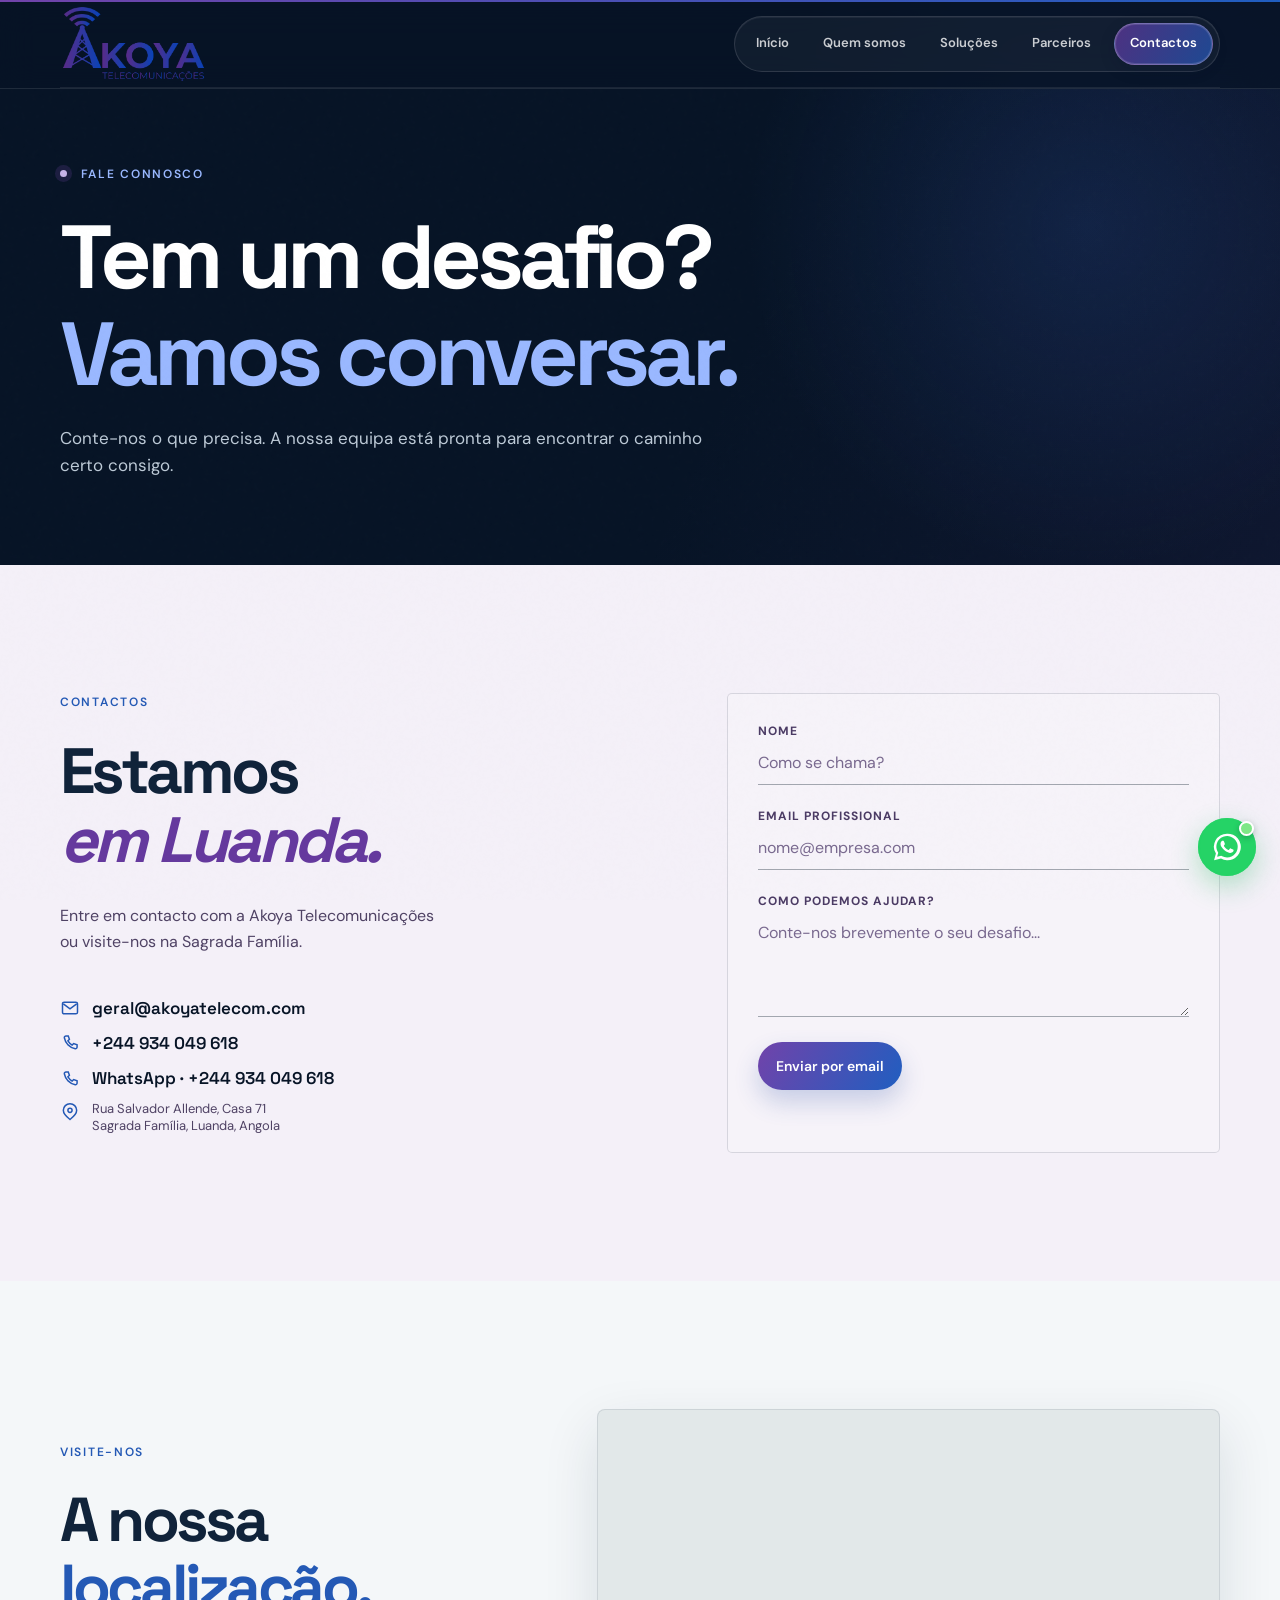
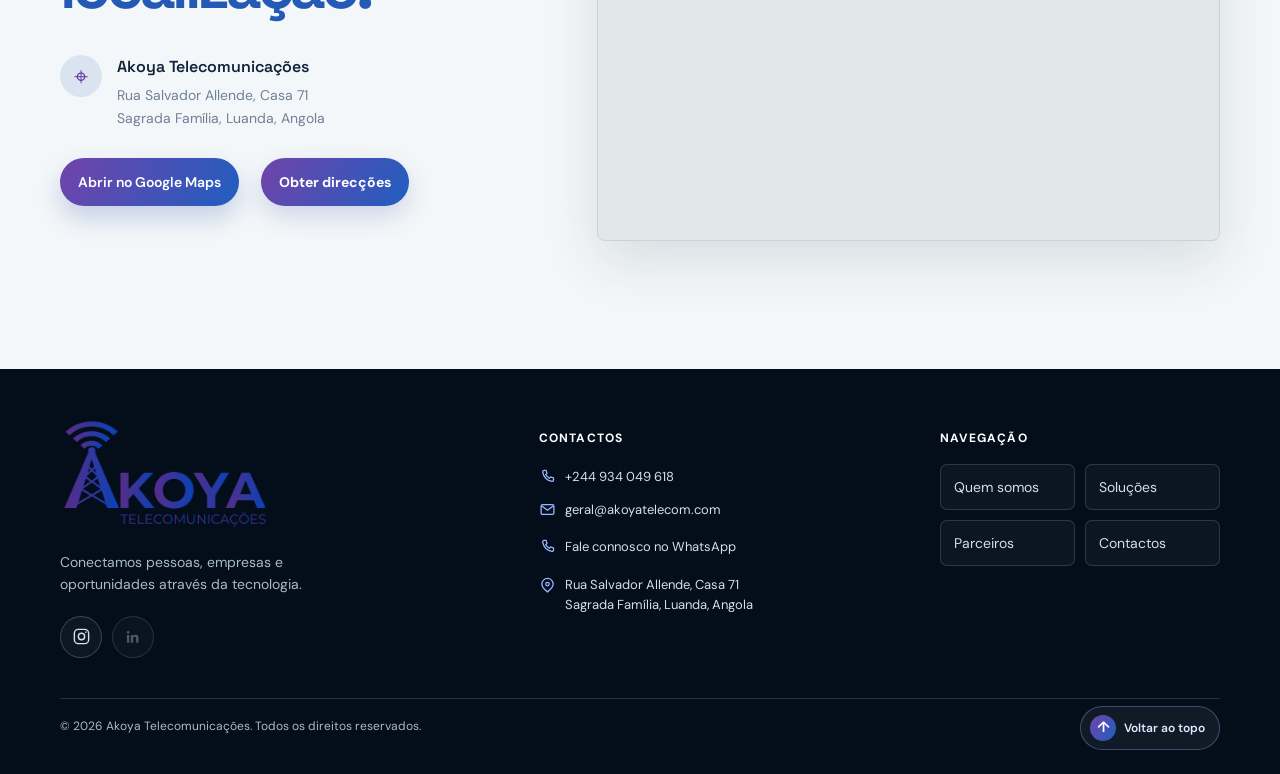
==== commit ec0000fa: "Add files via upload" ====
--- a/contacto.html
+++ b/contacto.html
@@ -23,7 +23,7 @@
       <a class="brand" href="index.html" aria-label="Akoya Telecomunicações — página inicial"><img class="brand-mark" src="images/akoya_logo.png" alt="Akoya Telecomunicações" /></a>
       <button class="menu-toggle" type="button" aria-expanded="false" aria-controls="main-nav" aria-label="Abrir menu"><span></span><span></span><span></span></button>
       <nav class="main-nav" id="main-nav" aria-label="Navegação principal">
-        <a href="index.html">Início</a><a href="sobre.html">Quem somos</a><a href="solucoes.html">Soluções</a><a href="parceiros.html">Parceiros</a><a href="contacto.html" class="nav-cta" aria-current="page">Contactos <span>↗</span></a>
+        <a href="index.html">Início</a><a href="sobre.html">Quem somos</a><a href="solucoes.html">Soluções</a><a href="parceiros.html">Parceiros</a>        <a href="contacto.html" class="nav-cta" aria-current="page">Contactos</a>
       </nav>
     </div>
   </header>
@@ -66,7 +66,7 @@
           <label>Nome <input type="text" name="name" autocomplete="name" placeholder="Como se chama?" required /></label>
           <label>Email profissional <input type="email" name="email" autocomplete="email" placeholder="nome@empresa.com" required /></label>
           <label>Como podemos ajudar? <textarea name="message" rows="4" placeholder="Conte-nos brevemente o seu desafio..." required></textarea></label>
-          <button class="button button-primary" type="submit">Enviar por email <span>↗</span></button>
+          <button class="button button-primary" type="submit">Enviar por email</button>
           <p class="form-status" role="status" aria-live="polite"></p>
         </form>
       </div>
@@ -82,8 +82,8 @@
             <div><strong>Akoya Telecomunicações</strong><address>Rua Salvador Allende, Casa 71<br />Sagrada Família, Luanda, Angola</address></div>
           </div>
           <div class="location-actions">
-            <a class="button button-primary" href="https://www.google.com/maps/search/?api=1&amp;query=Rua%20Salvador%20Allende%2C%20Casa%2071%2C%20Sagrada%20Fam%C3%ADlia%2C%20Luanda%2C%20Angola" target="_blank" rel="noopener noreferrer">Abrir no Google Maps <span>↗</span></a>
-            <a class="location-directions" href="https://www.google.com/maps/dir/?api=1&amp;destination=Rua%20Salvador%20Allende%2C%20Casa%2071%2C%20Sagrada%20Fam%C3%ADlia%2C%20Luanda%2C%20Angola" target="_blank" rel="noopener noreferrer">Obter direcções <span>↗</span></a>
+            <a class="button button-primary" href="https://www.google.com/maps/search/?api=1&amp;query=Rua%20Salvador%20Allende%2C%20Casa%2071%2C%20Sagrada%20Fam%C3%ADlia%2C%20Luanda%2C%20Angola" target="_blank" rel="noopener noreferrer">Abrir no Google Maps</a>
+            <a class="location-directions" href="https://www.google.com/maps/dir/?api=1&amp;destination=Rua%20Salvador%20Allende%2C%20Casa%2071%2C%20Sagrada%20Fam%C3%ADlia%2C%20Luanda%2C%20Angola" target="_blank" rel="noopener noreferrer">Obter direcções</a>
           </div>
         </div>
         <div class="location-map reveal reveal-delay">
@@ -97,7 +97,7 @@
     <div class="container footer-top">
       <div class="footer-brand">
         <a class="brand" href="index.html" aria-label="Akoya Telecomunicações — página inicial"><img class="brand-mark" src="images/akoya_logo.png" alt="Akoya Telecomunicações" /></a>
-        <p>Conectar pessoas, empresas e oportunidades através da tecnologia.</p>
+        <p>Conectamos pessoas, empresas e oportunidades através da tecnologia.</p>
         <div class="footer-socials" role="group" aria-label="Redes sociais">
           <a class="social-link" href="https://www.instagram.com/akoya_telecom?hvrq=MW5yaXhmanpyd3Zjaw==" target="_blank" rel="noopener noreferrer" aria-label="Instagram da Akoya Telecomunicações">
             <svg viewBox="0 0 24 24" fill="none" stroke="currentColor" stroke-width="1.8" aria-hidden="true"><rect x="3" y="3" width="18" height="18" rx="5" /><circle cx="12" cy="12" r="4" /><circle cx="17.5" cy="6.5" r="1" fill="currentColor" stroke="none" /></svg>
--- a/styles.css
+++ b/styles.css
@@ -47,8 +47,6 @@
 .main-nav a[aria-current="page"]::after { content: ""; position: absolute; left: 50%; bottom: 4px; width: 12px; height: 2px; border-radius: 2px; background: var(--brand-blue-light); transform: translateX(-50%); }
 .nav-cta { margin-left: 4px; border: 1px solid rgba(200,179,232,.42); color: var(--white) !important; background: rgba(101,57,158,.12); }
 .nav-cta:hover { background: linear-gradient(120deg,#8054b7,#3475d2) !important; box-shadow: 0 10px 24px rgba(57,78,160,.38); }
-.nav-cta span { display:inline-block; color: var(--white); margin-left: 8px; transition: transform .2s; }
-.nav-cta:hover span { transform: translate(2px,-2px); }
 .main-nav .nav-cta[aria-current="page"]::after { display:none; }
 .menu-toggle { display: none; width: 44px; height: 44px; place-content: center; gap: 5px; background: transparent; border: 1px solid rgba(255,255,255,.25); border-radius: 50%; color: var(--white); cursor: pointer; }
 .menu-toggle span { display: block; width: 22px; height: 2px; background: currentColor; transition: transform .25s, opacity .25s; }
@@ -70,13 +68,11 @@
 .hero-content { display: grid; grid-template-columns: 1.08fr .92fr; align-items: center; position: relative; z-index: 1; }
 .hero-lead { color: #bdcad7; max-width: 530px; font-size: 18px; line-height: 1.6; }
 .hero-actions { display: flex; align-items: center; gap: 29px; margin-top: 38px; }
-.button { display: inline-flex; align-items: center; justify-content: center; gap: 24px; min-height: 48px; border: 0; border-radius: 99px; padding: 14px 20px; font: 600 14px var(--body); text-decoration: none; cursor: pointer; transition: transform .25s, background .25s, box-shadow .25s; }
+.button { display: inline-flex; width: fit-content; max-width: 100%; align-items: center; justify-content: center; gap: 24px; min-height: 48px; border: 0; border-radius: 99px; padding: 12px 18px; font: 600 14px var(--body); text-decoration: none; cursor: pointer; transition: transform .25s, background .25s, box-shadow .25s; }
 .button:hover { transform: translateY(-3px); }
-.button span { font-size: 19px; line-height: 0; }
 .button-primary { color: var(--white); background: var(--brand-gradient); box-shadow: 0 12px 25px rgba(52,82,167,.24); }
 .button-primary:hover { background: linear-gradient(120deg, #8054b7, #3475d2); box-shadow: 0 16px 30px rgba(52,82,167,.32); }
-.text-link, .arrow-link { color: var(--white); text-decoration: none; font-size: 14px; }
-.text-link span { color: var(--brand-blue-light); margin-left: 9px; font-size: 18px; }
+.text-link, .arrow-link { width: fit-content; max-width: 100%; color: var(--white); text-decoration: none; font-size: 14px; }
 .hero-visual { height: 450px; position: relative; overflow:hidden; border:1px solid rgba(154,184,255,.2); border-radius:var(--radius); background:var(--navy-2); box-shadow:0 24px 60px rgba(0,0,0,.2); }
 .hero-photo { position:absolute; inset:0; width:100%; height:100%; object-fit:cover; object-position:32% center; }
 .hero-photo-shade { position:absolute; inset:0; background:linear-gradient(0deg,rgba(7,20,38,.84),transparent 48%),linear-gradient(90deg,rgba(7,20,38,.12),rgba(7,20,38,.04) 60%,rgba(7,20,38,.18)); }
@@ -118,7 +114,6 @@
   background:linear-gradient(120deg,#8054b7,#3475d2);
   box-shadow:0 14px 28px rgba(52,82,167,.28);
 }
-.arrow-link span { color:var(--white); margin-left:6px; font-size:19px; }
 .stats-row { display:grid; grid-template-columns:repeat(4,1fr); gap:20px; margin-top:115px; padding-top:27px; border-top:1px solid var(--line); }
 .stat { display:flex; align-items:center; gap:14px; }
 .stat strong { font:600 47px var(--display); letter-spacing:-.08em; }
@@ -166,6 +161,8 @@
 .location-actions { display:flex; flex-wrap:wrap; align-items:center; gap:22px; margin-top:29px; }
 .location-directions {
   display:inline-flex;
+  width:fit-content;
+  max-width:100%;
   align-items:center;
   justify-content:center;
   gap:10px;
@@ -188,7 +185,6 @@
   border-color:transparent;
   background:var(--brand-gradient);
 }
-.location-directions span { margin-left:3px; color:currentColor; font-size:18px; }
 .location-map { min-height:430px; overflow:hidden; border:1px solid rgba(16,35,58,.1); border-radius:var(--radius); background:#e2e8e9; box-shadow:0 20px 55px rgba(14,39,61,.12); }
 .location-map iframe { display:block; width:100%; min-height:430px; height:100%; border:0; }
 
@@ -233,9 +229,8 @@
 .footer-heading { margin:12px 0 16px; color:var(--white); font-size:12px; font-weight:700; letter-spacing:1.2px; text-transform:uppercase; }
 .footer-links-list { display:grid; grid-template-columns:repeat(2, minmax(0, 1fr)); gap:10px; font-size:14px; }
 .footer-links-list a { display:flex; align-items:center; justify-content:space-between; min-height:46px; padding:10px 13px; border:1px solid rgba(255,255,255,.14); border-radius:7px; color:#d5deeb; background:rgba(255,255,255,.035); }
-.footer-links-list a::after { content:"\2197"; margin-left:12px; color:var(--brand-blue-light); font-size:16px; transition:transform .2s; }
+.footer-links-list a::after { content:none; }
 .footer-links-list a:hover { color:var(--white); border-color:rgba(154,184,255,.55); background:linear-gradient(120deg,rgba(101,57,158,.28),rgba(36,89,181,.28)); }
-.footer-links-list a:hover::after { transform:translate(2px,-2px); }
 .footer-socials { display:flex; gap:10px; margin-top:20px; }
 .social-link { display:grid; place-items:center; width:42px; height:42px; border:1px solid rgba(255,255,255,.2); border-radius:50%; color:#d5deeb; background:rgba(255,255,255,.04); }
 .social-link svg { width:19px; height:19px; }
@@ -417,8 +412,9 @@
     clip-path: inset(50%);
     white-space: nowrap;
   }
-  .hero-actions { align-items:stretch; flex-direction:column; gap:14px; }
-  .hero-actions .button { width:100%; } .text-link { padding:8px 0; }
+  .hero-actions { align-items:flex-start; flex-direction:column; gap:14px; }
+  .hero-actions .button { width:fit-content; }
+  .text-link { width:fit-content; padding:8px 0; }
   .hero-visual { height:280px; }
   .hero-visual.reveal { transform:translateY(20px) scale(.67); }
   .hero-visual.reveal.visible { transform:scale(.67); }
@@ -458,9 +454,7 @@
 .hero-controls { display:flex; align-items:center; gap:8px; }
 .hero-actions .button-primary, .hero-actions .text-link { color:var(--white); background:var(--brand-gradient); box-shadow:0 12px 25px rgba(52,82,167,.24); transition:transform .25s,background .25s,box-shadow .25s; }
 .hero-actions .button-primary:hover, .hero-actions .text-link:hover, .hero-actions .button-primary:focus-visible, .hero-actions .text-link:focus-visible { background:linear-gradient(120deg,#8054b7,#3475d2); box-shadow:0 16px 30px rgba(52,82,167,.32); transform:translateY(-3px); }
-.hero-actions .text-link { display:inline-flex; align-items:center; justify-content:center; gap:24px; min-height:48px; padding:14px 20px; border:0; border-radius:99px; font:600 14px var(--body); text-decoration:none; }
-.hero-actions .text-link span { color:var(--white); margin-left:0; font-size:19px; line-height:0; transition:transform .2s; }
-.hero-actions .text-link:hover span, .hero-actions .text-link:focus-visible span { transform:translate(2px,-2px); }
+.hero-actions .text-link { display:inline-flex; width:fit-content; max-width:100%; align-items:center; justify-content:center; min-height:48px; padding:12px 18px; border:0; border-radius:99px; font:600 14px var(--body); text-decoration:none; }
 .hero-controls button { display:flex; align-items:center; gap:9px; min-height:44px; padding:8px 13px; border:0; border-bottom:2px solid rgba(255,255,255,.2); background:transparent; color:#aab8ca; font:500 12px var(--body); cursor:pointer; transition:color .2s,border-color .2s; }
 .hero-controls button span { color:var(--brand-violet-light); font:600 12px var(--display); }
 .hero-controls button[aria-pressed="true"], .hero-controls button:hover { border-bottom-color:var(--brand-blue-light); color:var(--white); }
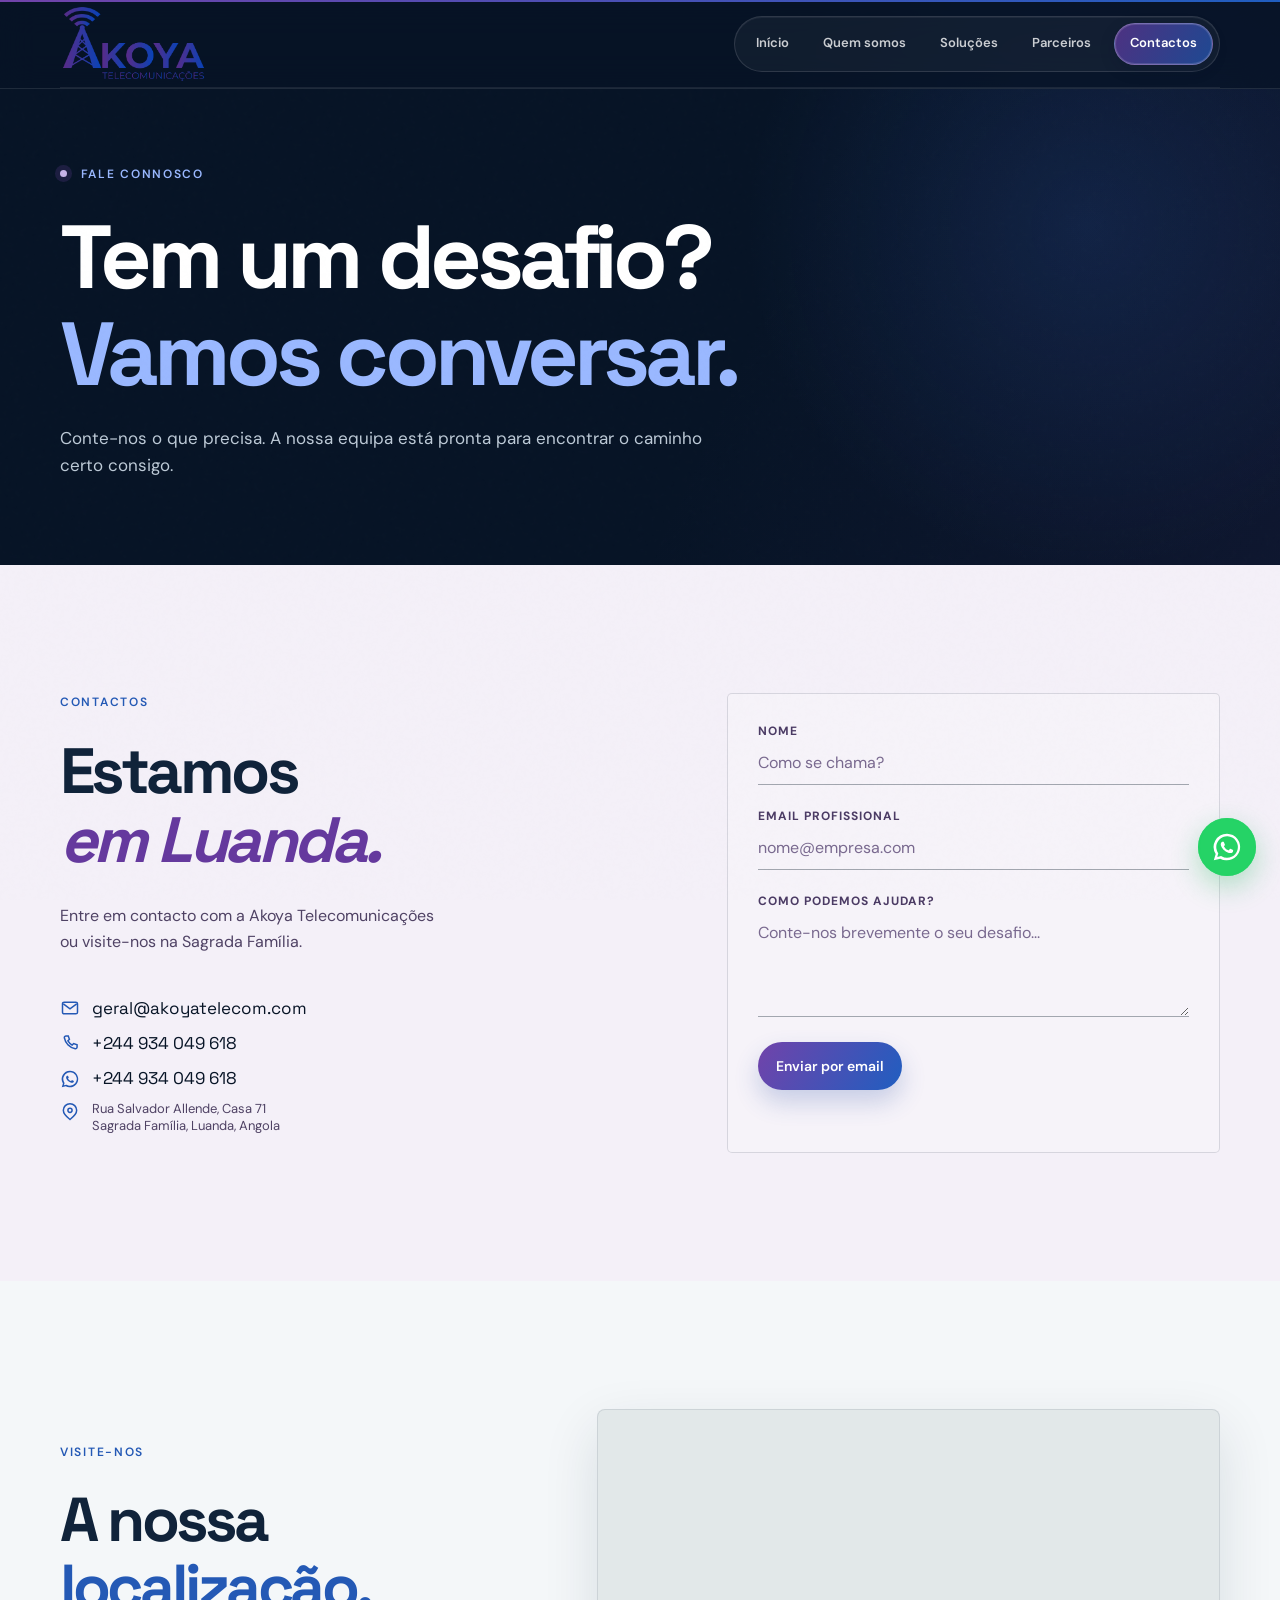
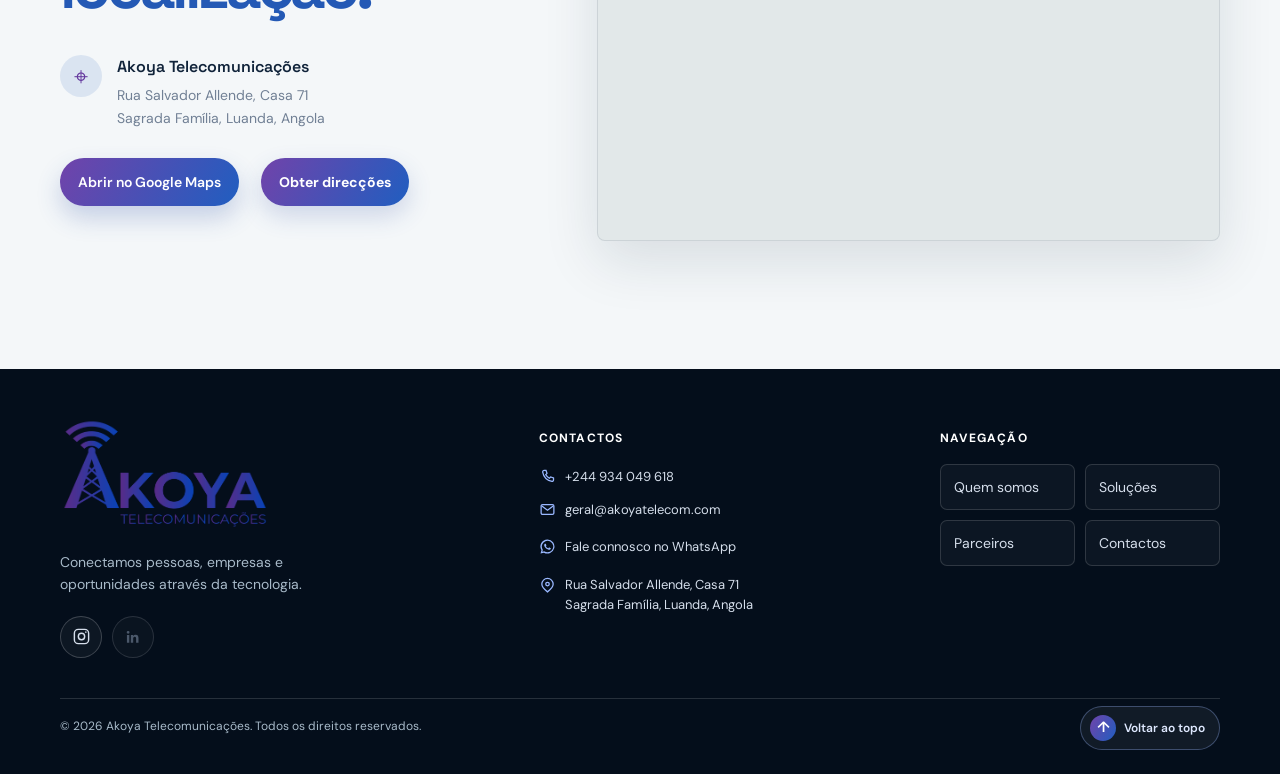
==== commit 5d9b2401: "Add files via upload" ====
--- a/contacto.html
+++ b/contacto.html
@@ -13,7 +13,7 @@
   <link rel="shortcut icon" href="images/akoya_favicon.png?v=4" />
   <link rel="apple-touch-icon" href="images/akoya_favicon.png?v=4" />
   <link rel="manifest" href="manifest.json" />
-  <link rel="stylesheet" href="styles.css?v=3" />
+  <link rel="stylesheet" href="styles.css?v=6" />
 </head>
 <body>
   <a class="skip-link" href="#conteudo">Ir para o conteúdo</a>
@@ -53,8 +53,8 @@
               <span>+244 934 049 618</span>
             </a>
             <a href="https://wa.me/244934049618?text=Ol%C3%A1%2C%20gostaria%20de%20falar%20com%20a%20Akoya%20Telecomunica%C3%A7%C3%B5es." target="_blank" rel="noopener noreferrer">
-              <svg class="contact-icon" viewBox="0 0 24 24" fill="none" stroke="currentColor" stroke-width="1.8" aria-hidden="true"><path d="M7.2 3.5h2.7l1.4 4.1-1.8 1.8a15 15 0 0 0 5.1 5.1l1.8-1.8 4.1 1.4v2.7a2 2 0 0 1-2.2 2A16.5 16.5 0 0 1 5.2 5.7a2 2 0 0 1 2-2.2Z"/></svg>
-              <span>WhatsApp · +244 934 049 618</span>
+              <svg class="contact-icon whatsapp-icon" viewBox="0 0 24 24" fill="currentColor" aria-hidden="true" shape-rendering="geometricPrecision"><path d="M12 2a10 10 0 0 0-8.49 15.27L2.1 22l4.86-1.27A10 10 0 1 0 12 2Zm0 18.1a8.07 8.07 0 0 1-4.11-1.13l-.3-.18-2.89.76.77-2.82-.19-.29A8.1 8.1 0 1 1 12 20.1Zm4.16-5.99c-.23-.12-1.35-.67-1.56-.74-.21-.08-.36-.12-.52.12-.15.23-.59.74-.72.89-.13.15-.27.17-.5.06-.23-.12-.97-.36-1.84-1.14-.68-.61-1.14-1.36-1.27-1.59-.13-.23-.01-.35.1-.47.1-.1.23-.27.34-.4.11-.13.15-.23.23-.38.08-.15.04-.29-.02-.4-.06-.12-.52-1.24-.71-1.69-.19-.44-.38-.38-.52-.39h-.44c-.15 0-.4.06-.61.29-.21.23-.8.78-.8 1.9s.82 2.21.93 2.36c.12.15 1.61 2.46 3.91 3.45.55.24.98.38 1.31.48.55.17 1.05.15 1.44.09.44-.07 1.35-.55 1.54-1.08.19-.53.19-.98.13-1.08-.06-.1-.21-.15-.44-.27Z"/></svg>
+              <span>+244 934 049 618</span>
             </a>
             <span class="contact-address">
               <svg class="contact-icon" viewBox="0 0 24 24" fill="none" stroke="currentColor" stroke-width="1.8" aria-hidden="true"><path d="M20 10c0 5-8 11-8 11S4 15 4 10a8 8 0 1 1 16 0Z"/><circle cx="12" cy="10" r="2.5"/></svg>
@@ -112,7 +112,7 @@
         <a href="tel:+244934049618"><svg class="footer-contact-icon" viewBox="0 0 24 24" fill="none" stroke="currentColor" stroke-width="1.8" aria-hidden="true"><path d="M7.2 3.5h2.7l1.4 4.1-1.8 1.8a15 15 0 0 0 5.1 5.1l1.8-1.8 4.1 1.4v2.7a2 2 0 0 1-2.2 2A16.5 16.5 0 0 1 5.2 5.7a2 2 0 0 1 2-2.2Z"/></svg><span>+244 934 049 618</span></a>
         <a href="mailto:geral@akoyatelecom.com"><svg class="footer-contact-icon" viewBox="0 0 24 24" fill="none" stroke="currentColor" stroke-width="1.8" aria-hidden="true"><rect x="3" y="5" width="18" height="14" rx="2"/><path d="m4 7 8 6 8-6"/></svg><span>geral@akoyatelecom.com</span></a>
         <a class="footer-whatsapp" href="https://wa.me/244934049618?text=Ol%C3%A1%2C%20gostaria%20de%20falar%20com%20a%20Akoya%20Telecomunica%C3%A7%C3%B5es." target="_blank" rel="noopener noreferrer">
-          <svg viewBox="0 0 24 24" fill="none" stroke="currentColor" stroke-width="1.8" aria-hidden="true"><path d="M7.2 3.5h2.7l1.4 4.1-1.8 1.8a15 15 0 0 0 5.1 5.1l1.8-1.8 4.1 1.4v2.7a2 2 0 0 1-2.2 2A16.5 16.5 0 0 1 5.2 5.7a2 2 0 0 1 2-2.2Z"/></svg>
+          <svg viewBox="0 0 24 24" fill="currentColor" aria-hidden="true" shape-rendering="geometricPrecision"><path d="M12 2a10 10 0 0 0-8.49 15.27L2.1 22l4.86-1.27A10 10 0 1 0 12 2Zm0 18.1a8.07 8.07 0 0 1-4.11-1.13l-.3-.18-2.89.76.77-2.82-.19-.29A8.1 8.1 0 1 1 12 20.1Zm4.16-5.99c-.23-.12-1.35-.67-1.56-.74-.21-.08-.36-.12-.52.12-.15.23-.59.74-.72.89-.13.15-.27.17-.5.06-.23-.12-.97-.36-1.84-1.14-.68-.61-1.14-1.36-1.27-1.59-.13-.23-.01-.35.1-.47.1-.1.23-.27.34-.4.11-.13.15-.23.23-.38.08-.15.04-.29-.02-.4-.06-.12-.52-1.24-.71-1.69-.19-.44-.38-.38-.52-.39h-.44c-.15 0-.4.06-.61.29-.21.23-.8.78-.8 1.9s.82 2.21.93 2.36c.12.15 1.61 2.46 3.91 3.45.55.24.98.38 1.31.48.55.17 1.05.15 1.44.09.44-.07 1.35-.55 1.54-1.08.19-.53.19-.98.13-1.08-.06-.1-.21-.15-.44-.27Z"/></svg>
           Fale connosco no WhatsApp
         </a>
         <address><svg class="footer-contact-icon footer-address-icon" viewBox="0 0 24 24" fill="none" stroke="currentColor" stroke-width="1.8" aria-hidden="true"><path d="M20 10c0 5-8 11-8 11S4 15 4 10a8 8 0 1 1 16 0Z"/><circle cx="12" cy="10" r="2.5"/></svg><span>Rua Salvador Allende, Casa 71<br />Sagrada Família, Luanda, Angola</span></address>
@@ -125,8 +125,8 @@
     <div class="container footer-bottom"><span>© <span id="year"></span> Akoya Telecomunicações. Todos os direitos reservados.</span><button class="back-to-top" type="button" data-back-to-top><span aria-hidden="true">↑</span> Voltar ao topo</button></div>
   </footer>
   <a class="whatsapp-float" href="https://wa.me/244934049618?text=Ol%C3%A1%2C%20gostaria%20de%20falar%20com%20a%20Akoya%20Telecomunica%C3%A7%C3%B5es." target="_blank" rel="noopener noreferrer" aria-label="Conversar com a Akoya pelo WhatsApp">
-    <span class="whatsapp-float-icon" aria-hidden="true"><svg viewBox="0 0 24 24"><path d="M12.04 2a9.8 9.8 0 0 0-8.36 14.96L2.3 22l5.2-1.36A9.97 9.97 0 1 0 12.04 2Zm0 17.8a8 8 0 0 1-4.08-1.12l-.29-.17-3.08.81.82-3-.19-.31A8 8 0 1 1 12.04 19.8Zm4.39-5.98c-.24-.12-1.42-.7-1.64-.78-.22-.08-.38-.12-.54.12-.16.24-.62.78-.76.94-.14.16-.28.18-.52.06-.24-.12-1.02-.38-1.94-1.2-.72-.64-1.2-1.43-1.34-1.67-.14-.24-.02-.37.1-.49.1-.1.24-.28.36-.42.12-.14.16-.24.24-.4.08-.16.04-.3-.02-.42-.06-.12-.54-1.3-.74-1.78-.2-.46-.4-.4-.54-.41h-.46c-.16 0-.42.06-.64.3-.22.24-.84.82-.84 2s.86 2.32.98 2.48c.12.16 1.7 2.6 4.12 3.64.58.25 1.02.4 1.37.51.58.18 1.1.16 1.52.1.46-.07 1.42-.58 1.62-1.14.2-.56.2-1.04.14-1.14-.06-.1-.22-.16-.46-.28Z"/></svg></span>
+    <span class="whatsapp-float-icon" aria-hidden="true"><svg viewBox="0 0 24 24" fill="currentColor" shape-rendering="geometricPrecision"><path d="M12 2a10 10 0 0 0-8.49 15.27L2.1 22l4.86-1.27A10 10 0 1 0 12 2Zm0 18.1a8.07 8.07 0 0 1-4.11-1.13l-.3-.18-2.89.76.77-2.82-.19-.29A8.1 8.1 0 1 1 12 20.1Zm4.16-5.99c-.23-.12-1.35-.67-1.56-.74-.21-.08-.36-.12-.52.12-.15.23-.59.74-.72.89-.13.15-.27.17-.5.06-.23-.12-.97-.36-1.84-1.14-.68-.61-1.14-1.36-1.27-1.59-.13-.23-.01-.35.1-.47.1-.1.23-.27.34-.4.11-.13.15-.23.23-.38.08-.15.04-.29-.02-.4-.06-.12-.52-1.24-.71-1.69-.19-.44-.38-.38-.52-.39h-.44c-.15 0-.4.06-.61.29-.21.23-.8.78-.8 1.9s.82 2.21.93 2.36c.12.15 1.61 2.46 3.91 3.45.55.24.98.38 1.31.48.55.17 1.05.15 1.44.09.44-.07 1.35-.55 1.54-1.08.19-.53.19-.98.13-1.08-.06-.1-.21-.15-.44-.27Z"/></svg></span>
   </a>
-  <script src="script.js?v=3"></script>
+  <script src="script.js?v=6"></script>
 </body>
 </html>
--- a/styles.css
+++ b/styles.css
@@ -31,7 +31,8 @@
 .container { width: min(1160px, calc(100% - 64px)); margin-inline: auto; }
 .section { padding: 128px 0; position: relative; scroll-margin-top: var(--header-height); }
 
-.site-header { position: fixed; z-index: 30; top: 0; width: 100%; color: var(--white); background: rgba(7,20,38,.74); border-bottom: 1px solid rgba(255,255,255,.1); backdrop-filter: blur(18px); transition: background .25s, box-shadow .25s; }
+.site-header { position: fixed; z-index: 30; top: 0; width: 100%; color: var(--white); background: rgba(7,20,38,.74); border-bottom: 1px solid rgba(255,255,255,.1); backdrop-filter: blur(18px); transition: background .25s, box-shadow .25s, opacity .25s, visibility .25s, transform .25s; }
+.site-header.footer-visible { opacity:0; visibility:hidden; transform:translateY(-100%); pointer-events:none; }
 .site-header::before { content: ""; position: absolute; top: 0; left: 0; right: 0; height: 2px; background: var(--brand-gradient); }
 .nav-wrap { display: flex; justify-content: space-between; align-items: center; height: var(--header-height); border-bottom: 1px solid rgba(255,255,255,.08); }
 .site-header.scrolled { background: rgba(7,20,38,.96); box-shadow: 0 8px 30px rgba(0,0,0,.16); }
@@ -39,6 +40,9 @@
 .brand { display: inline-flex; align-items: center; color: inherit; text-decoration: none; }
 .brand-mark { display:block; object-fit:contain; object-position:left center; }
 .site-header .brand-mark { width:190px; height:80px; }
+.site-header .brand-mark { transition: opacity .2s, visibility .2s; }
+.site-header.footer-visible .brand { opacity:0; visibility:hidden; pointer-events:none; }
+.site-header.footer-visible .brand-mark { opacity:0; visibility:hidden; }
 .main-nav { display: flex; align-items: center; gap: 4px; padding: 6px; border: 1px solid rgba(255,255,255,.12); border-radius: 999px; background: rgba(255,255,255,.045); box-shadow: inset 0 1px 0 rgba(255,255,255,.06); font-size: 13px; }
 .main-nav a, .footer-links a { color: inherit; text-decoration: none; transition: color .2s, background .2s, border-color .2s, transform .2s, box-shadow .2s; }
 .main-nav a { position: relative; display: inline-flex; align-items: center; justify-content: center; min-height: 42px; padding: 9px 15px; border-radius: 999px; color: rgba(255,255,255,.78); font-weight: 600; white-space: nowrap; }
@@ -196,7 +200,7 @@
 .contact-layout { display:grid; grid-template-columns:1fr 1fr; gap:15%; }
 .contact h2 { font-size:clamp(44px,5vw,70px); margin:0 0 28px; } .contact h2 em { color:var(--brand-violet); }
 .contact-copy>p:not(.eyebrow) { max-width:390px; color:#4f4264; }
-.contact-details { display:grid; gap:8px; margin-top:40px; font-family:var(--display); font-weight:600; }
+.contact-details { display:grid; gap:8px; margin-top:40px; font-family:var(--display); font-weight:400; }
 .contact-details a { display:flex; align-items:center; gap:12px; width:fit-content; color:var(--navy); text-decoration:none; font-size:17px; }
 .contact-details a:hover { color:var(--brand-blue); }
 .contact-details > span { font:13px var(--body); color:#4f4264; }
@@ -224,10 +228,11 @@
 .footer-contact a:hover { color:var(--white); }
 .footer-contact address { margin-top:5px; font-style:normal; }
 .footer-whatsapp { display:inline-flex; align-items:center; gap:9px; margin:4px 0 3px; }
-.footer-whatsapp svg { width:17px; height:17px; fill:none; stroke:var(--brand-blue-light); flex:none; }
+.footer-whatsapp svg { width:17px; height:17px; fill:var(--brand-blue-light); stroke:none; flex:none; shape-rendering:geometricPrecision; }
+.contact-icon.whatsapp-icon { fill:var(--brand-blue); stroke:none; shape-rendering:geometricPrecision; }
 .footer-links { justify-self:end; min-width:280px; }
 .footer-heading { margin:12px 0 16px; color:var(--white); font-size:12px; font-weight:700; letter-spacing:1.2px; text-transform:uppercase; }
-.footer-links-list { display:grid; grid-template-columns:repeat(2, minmax(0, 1fr)); gap:10px; font-size:14px; }
+.footer-links-list { display:grid; grid-template-columns:repeat(2, minmax(0, 1fr)); width:280px; max-width:100%; gap:10px; font-size:14px; }
 .footer-links-list a { display:flex; align-items:center; justify-content:space-between; min-height:46px; padding:10px 13px; border:1px solid rgba(255,255,255,.14); border-radius:7px; color:#d5deeb; background:rgba(255,255,255,.035); }
 .footer-links-list a::after { content:none; }
 .footer-links-list a:hover { color:var(--white); border-color:rgba(154,184,255,.55); background:linear-gradient(120deg,rgba(101,57,158,.28),rgba(36,89,181,.28)); }
@@ -293,18 +298,6 @@
   transition: transform .25s, box-shadow .25s, background .25s;
   animation: whatsapp-arrive .7s cubic-bezier(.2,.8,.2,1) both, whatsapp-waves 3.2s ease-out 1.4s infinite;
 }
-.whatsapp-float::after {
-  content: "";
-  position: absolute;
-  right: 2px;
-  top: 3px;
-  width: 11px;
-  height: 11px;
-  border: 2px solid #fff;
-  border-radius: 50%;
-  background: #7ee787;
-  box-shadow: 0 2px 6px rgba(7,20,38,.24);
-}
 .whatsapp-float::before {
   content: "";
   position: absolute;
@@ -318,6 +311,11 @@
 .whatsapp-float:focus-visible {
   transform: translateY(-3px) scale(1.04);
   background: #25d366;
+}
+body.footer-visible .whatsapp-float {
+  opacity: 0;
+  visibility: hidden;
+  pointer-events: none;
   box-shadow: 0 18px 44px rgba(7,20,38,.34), 0 0 0 8px rgba(32,184,88,.10);
   animation-play-state: paused;
 }
@@ -362,7 +360,7 @@
   .section { padding:90px 0; }
   .site-header .brand-mark { width:165px; height:70px; }
   .menu-toggle { display:grid; }
-  .main-nav { display:none; position:absolute; left:20px; right:20px; top:calc(var(--header-height) + 8px); padding:12px; background:rgba(7,20,38,.98); border:1px solid rgba(255,255,255,.15); border-radius:18px; flex-direction:column; align-items:stretch; gap:4px; box-shadow:0 20px 48px rgba(0,0,0,.34); }
+  .main-nav { display:none; position:absolute; left:50%; right:auto; width:min(calc(100% - 40px), 420px); top:calc(var(--header-height) + 8px); transform:translateX(-50%); padding:12px; background:rgba(7,20,38,.98); border:1px solid rgba(255,255,255,.15); border-radius:18px; flex-direction:column; align-items:stretch; gap:4px; box-shadow:0 20px 48px rgba(0,0,0,.34); }
   .main-nav.open { display:flex; }
   .main-nav a { min-height:48px; display:flex; align-items:center; justify-content:flex-start; padding:10px 15px; border-radius:12px; }
   .main-nav a[aria-current="page"]::after { left:auto; right:15px; bottom:50%; transform:translateY(50%); }
@@ -391,6 +389,7 @@
 
 @media (max-width: 480px) {
   .container { width:calc(100% - 32px); }
+  .main-nav { width:min(calc(100% - 64px), 320px); }
   .whatsapp-float {
     right: 16px;
     bottom: 16px;
@@ -412,9 +411,9 @@
     clip-path: inset(50%);
     white-space: nowrap;
   }
-  .hero-actions { align-items:flex-start; flex-direction:column; gap:14px; }
-  .hero-actions .button { width:fit-content; }
-  .text-link { width:fit-content; padding:8px 0; }
+  .hero-actions { width:100%; align-items:flex-start; flex-direction:column; gap:14px; }
+  .hero-actions .button { width:fit-content; max-width:100%; padding-inline:18px; }
+  .hero-actions .text-link { width:fit-content; max-width:100%; align-self:flex-start; padding-inline:18px; }
   .hero-visual { height:280px; }
   .hero-visual.reveal { transform:translateY(20px) scale(.67); }
   .hero-visual.reveal.visible { transform:scale(.67); }
@@ -426,7 +425,8 @@
   .footer-brand p { margin-top:8px; }
   .footer-links { justify-self:start; min-width:0; width:100%; }
   .footer-heading { margin-top:0; }
-  .footer-links-list { max-width:360px; }
+  .footer-links-list { width:100%; max-width:360px; grid-template-columns:repeat(2, minmax(0, 1fr)); }
+  .footer-links-list a { min-height:46px; width:100%; padding-inline:12px; justify-content:center; text-align:center; }
   .footer-bottom { flex-direction:column; gap:10px; }
   .contact-form { padding:24px 20px; }
 }
@@ -569,6 +569,8 @@
   .site-footer .brand-mark { width:190px; }
   .footer-brand p { max-width:100%; margin-top:8px; }
   .footer-links { justify-self:start; min-width:0; width:100%; }
+  .footer-links-list { width:100%; max-width:360px; grid-template-columns:repeat(2, minmax(0, 1fr)); }
+  .footer-links-list a { width:100%; justify-content:center; text-align:center; }
   .footer-heading { margin-top:0; }
   .footer-bottom { flex-direction:column; align-items:flex-start; gap:14px; }
   .back-to-top { margin-top:0; }
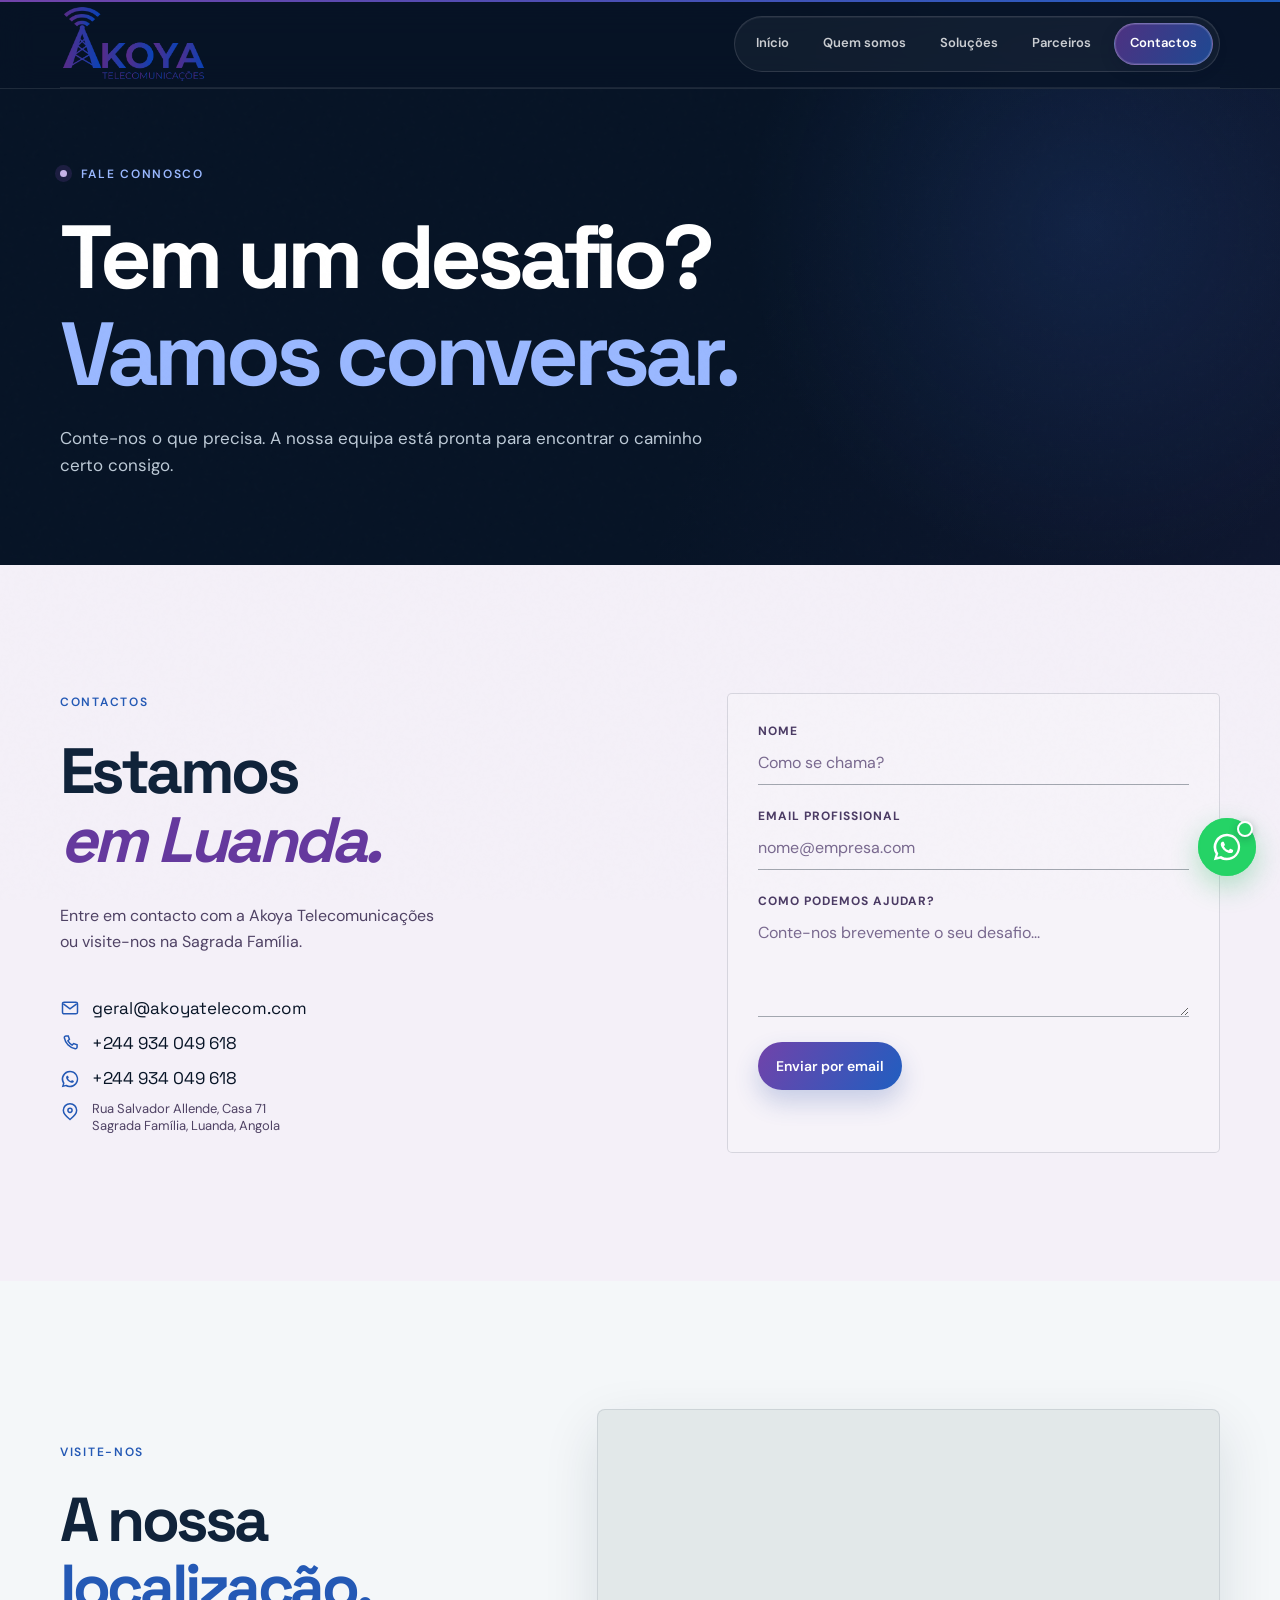
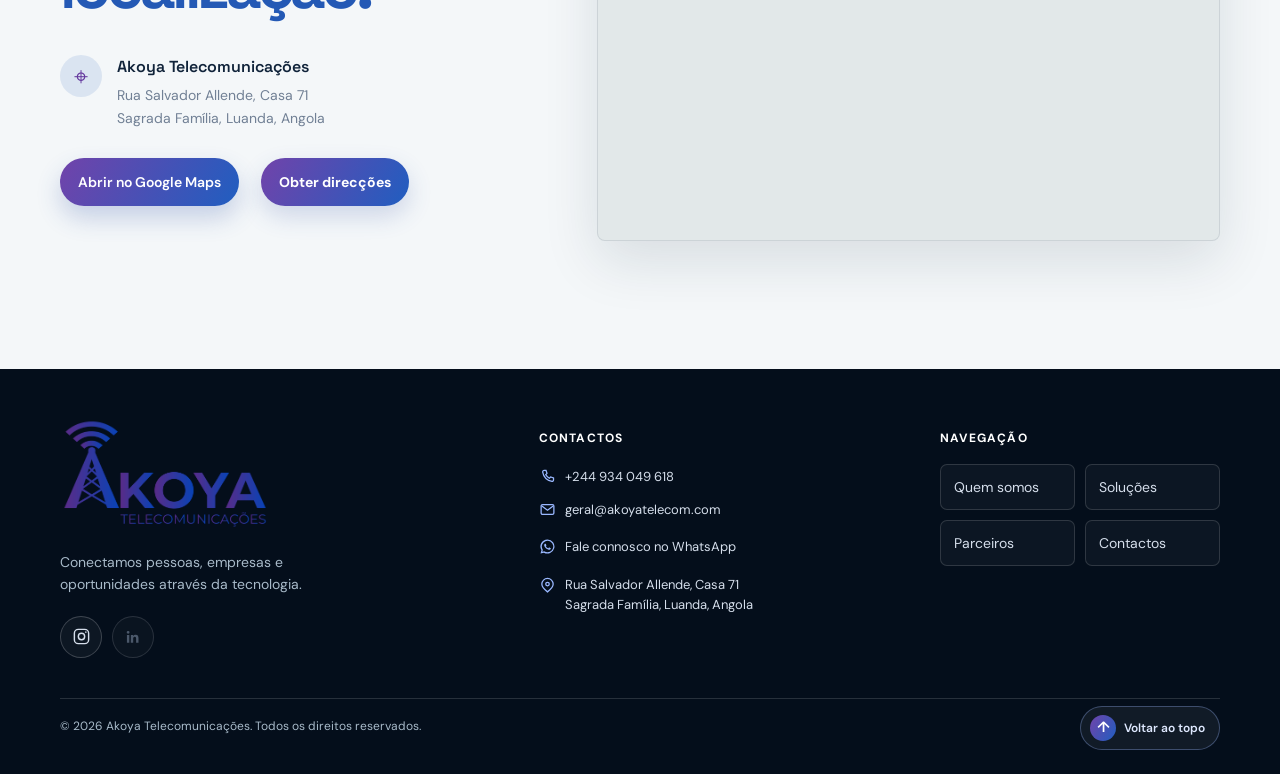
==== commit 642a34bb: "Add files via upload" ====
--- a/contacto.html
+++ b/contacto.html
@@ -13,7 +13,7 @@
   <link rel="shortcut icon" href="images/akoya_favicon.png?v=4" />
   <link rel="apple-touch-icon" href="images/akoya_favicon.png?v=4" />
   <link rel="manifest" href="manifest.json" />
-  <link rel="stylesheet" href="styles.css?v=6" />
+  <link rel="stylesheet" href="styles.css?v=8" />
 </head>
 <body>
   <a class="skip-link" href="#conteudo">Ir para o conteúdo</a>
--- a/styles.css
+++ b/styles.css
@@ -307,17 +307,23 @@
   border-radius: 50%;
   animation: whatsapp-wave 3.2s ease-out 1.4s infinite;
 }
+.whatsapp-float::after {
+  content: "";
+  position: absolute;
+  top: 3px;
+  right: 3px;
+  width: 12px;
+  height: 12px;
+  border: 2px solid #fff;
+  border-radius: 50%;
+  background: #25d366;
+  box-shadow: 0 2px 8px rgba(7,20,38,.24);
+  animation: whatsapp-status 2.6s ease-in-out 1.2s infinite;
+}
 .whatsapp-float:hover,
 .whatsapp-float:focus-visible {
   transform: translateY(-3px) scale(1.04);
   background: #25d366;
-}
-body.footer-visible .whatsapp-float {
-  opacity: 0;
-  visibility: hidden;
-  pointer-events: none;
-  box-shadow: 0 18px 44px rgba(7,20,38,.34), 0 0 0 8px rgba(32,184,88,.10);
-  animation-play-state: paused;
 }
 .whatsapp-float-icon {
   display: grid;
@@ -349,6 +355,10 @@
   0%, 65%, 100% { opacity: 0; transform: scale(.82); }
   72% { opacity: .75; }
   88% { opacity: 0; transform: scale(1.65); }
+}
+@keyframes whatsapp-status {
+  0%, 100% { transform: scale(1); }
+  50% { transform: scale(.82); }
 }
 
 .reveal { opacity:0; transform:translateY(20px); transition:opacity .75s ease, transform .75s ease; }
